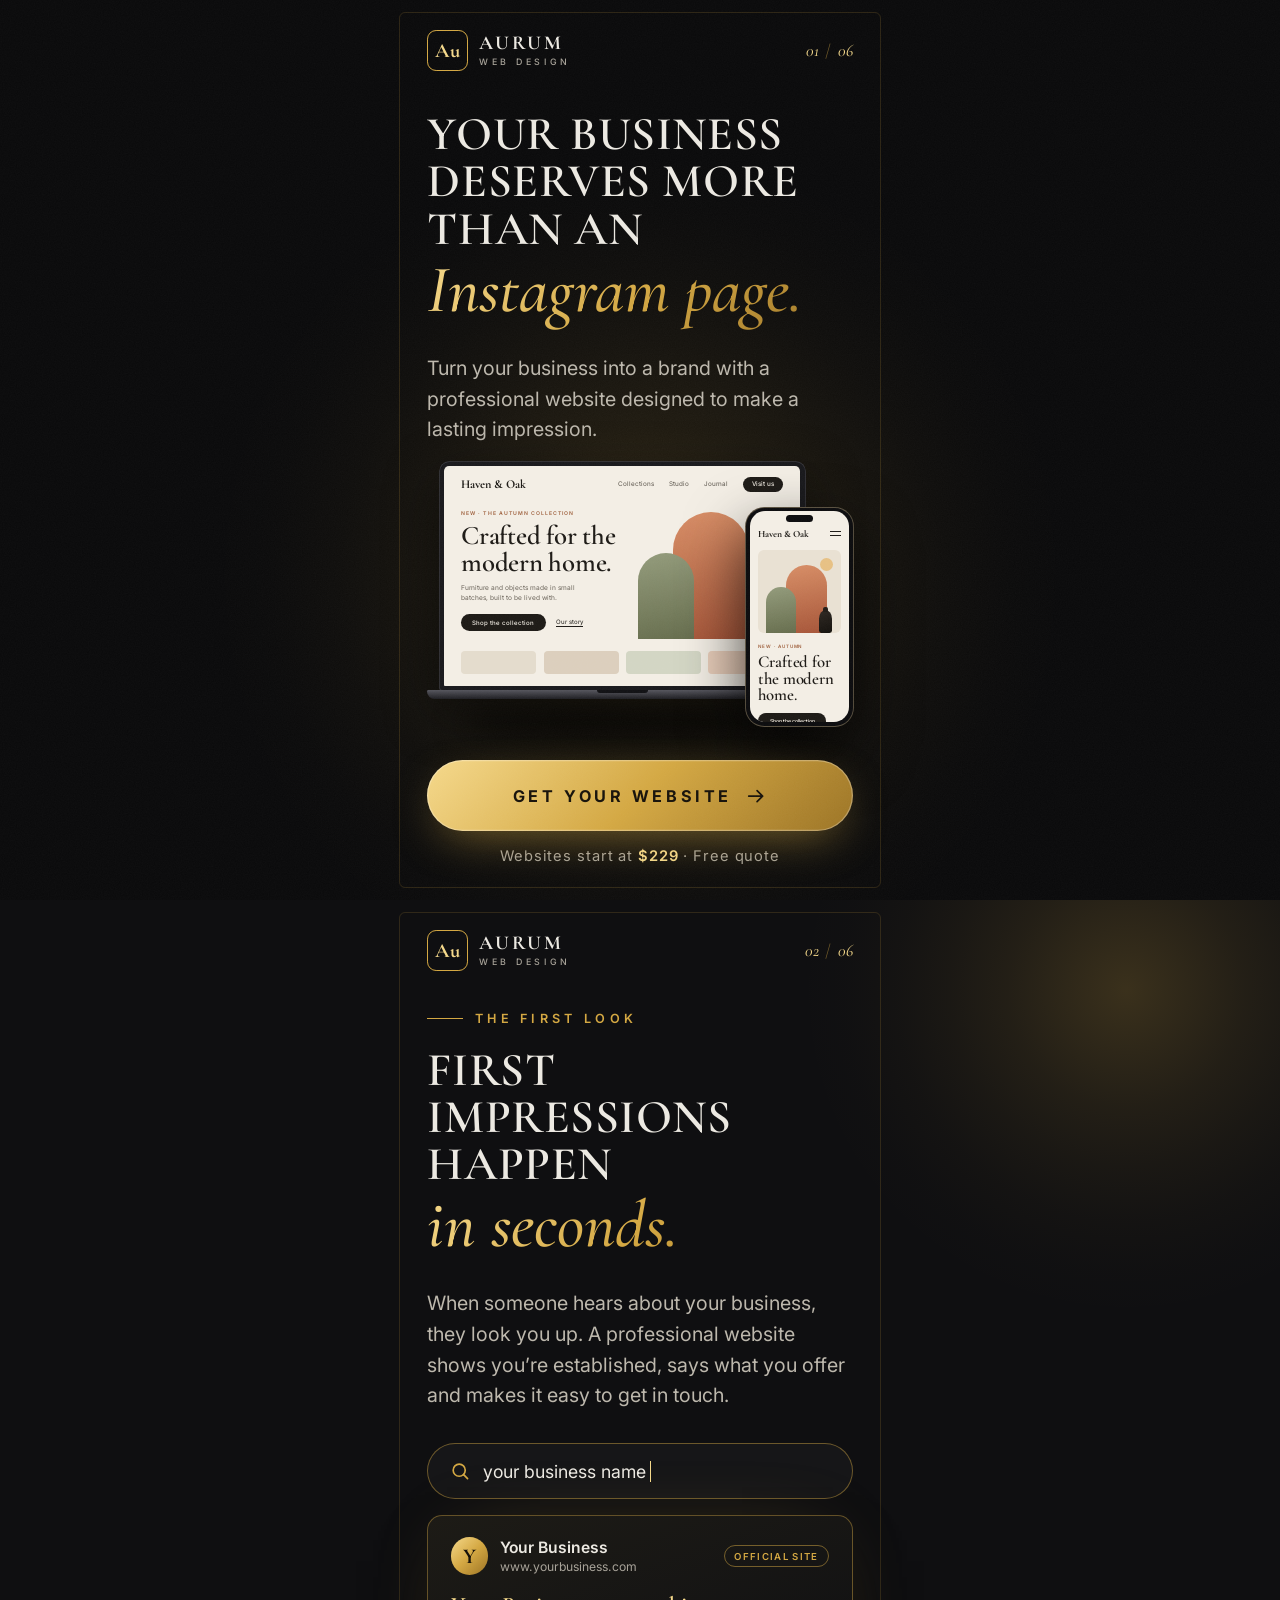
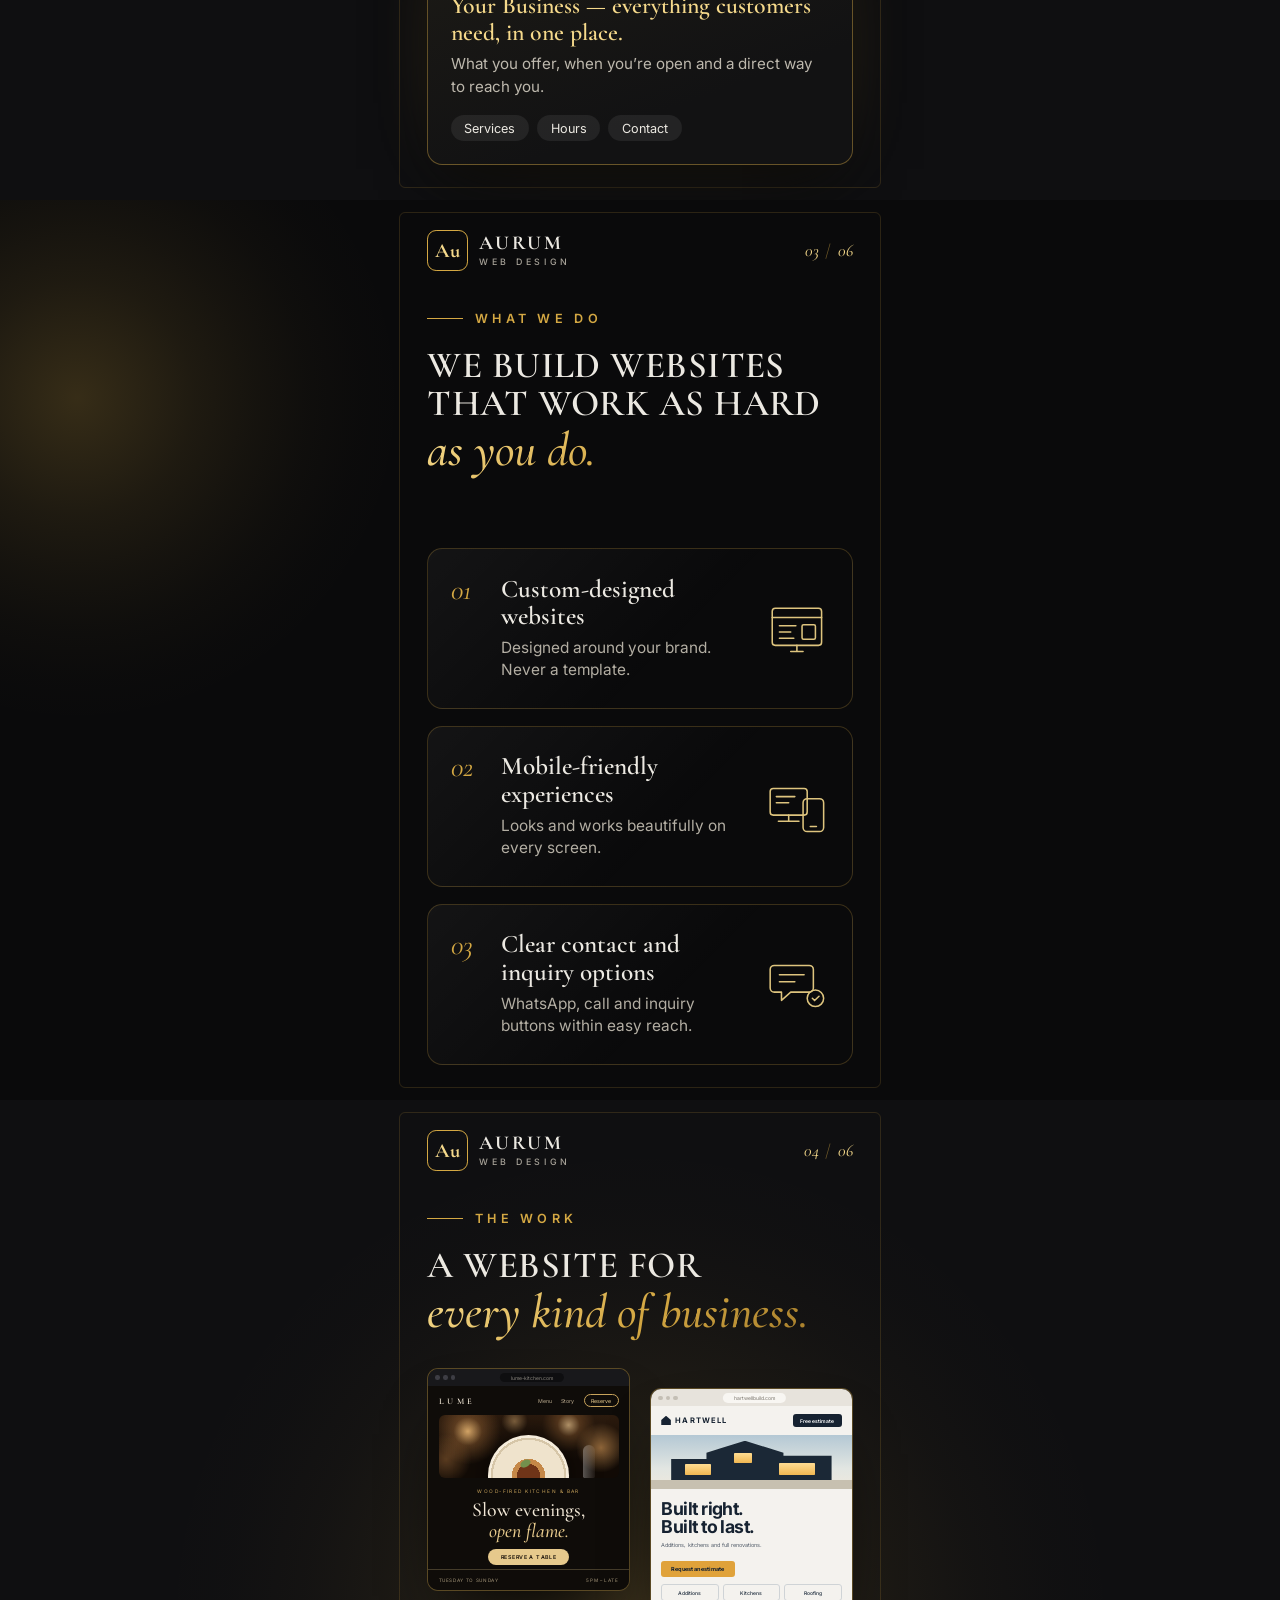
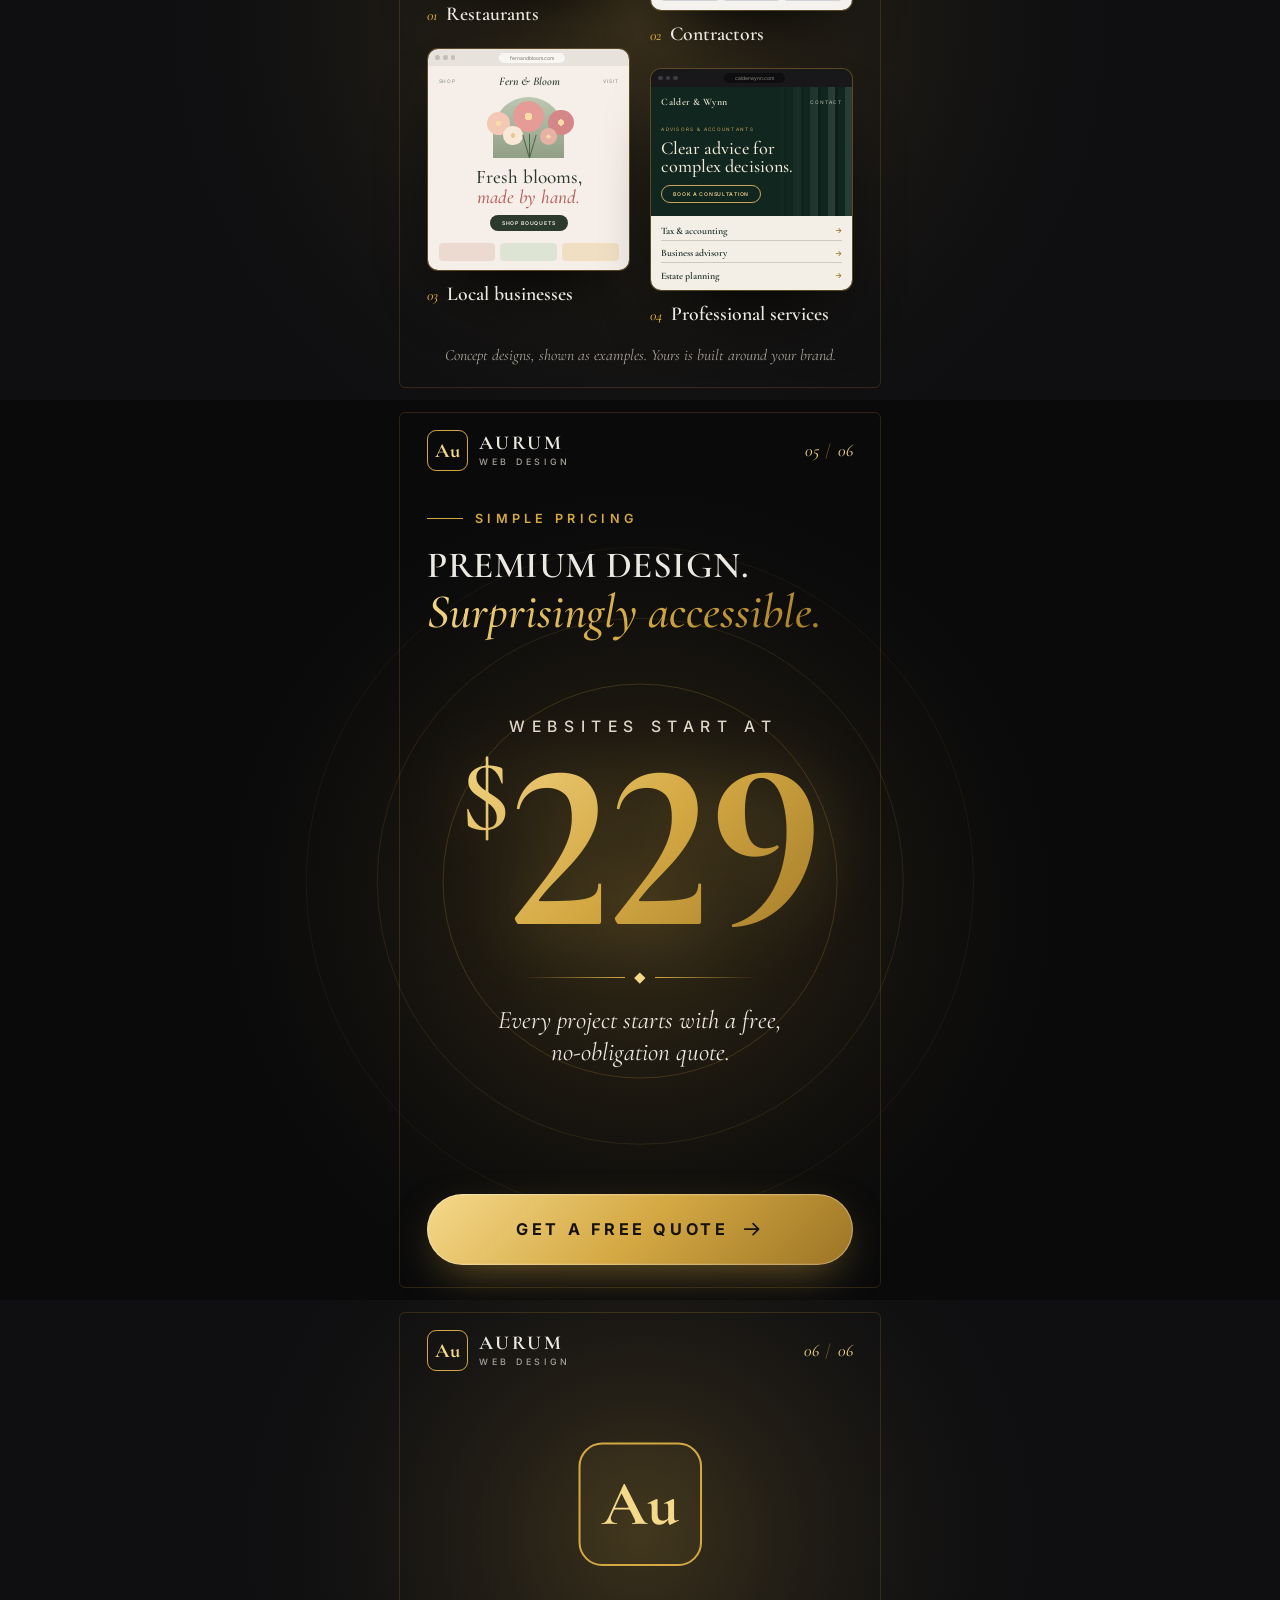
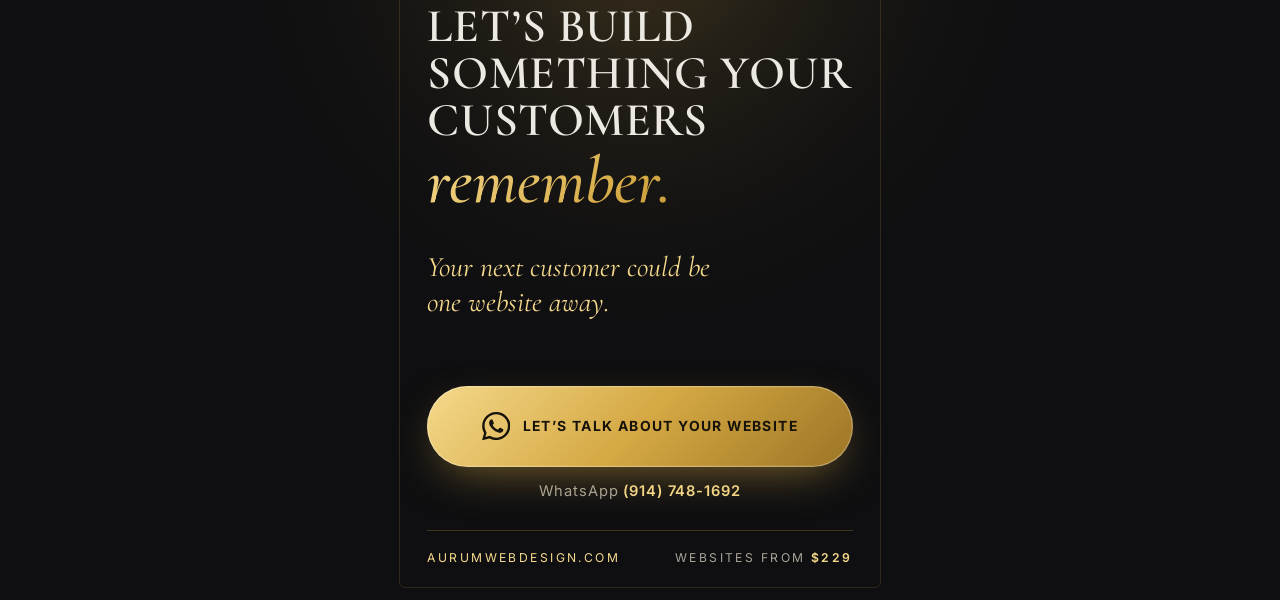
==== ad/index.html @ c64e8b33 "Add full-page promotional ad at /ad/ Six phone-proportioned panels: hero, problem, solution, showcas" ====
<!doctype html>
<html lang="en">
<head>
  <meta charset="utf-8">
  <meta name="viewport" content="width=device-width, initial-scale=1, viewport-fit=cover">
  <title>Your business deserves more than an Instagram page | Aurum Web Design</title>
  <meta name="description" content="Professional websites for businesses, designed to make a lasting impression. Websites start at $229. Every project starts with a free, no-obligation quote.">
  <meta property="og:title" content="Your business deserves more than an Instagram page.">
  <meta property="og:description" content="Professional websites by Aurum Web Design. Websites start at $229, with a free, no-obligation quote.">
  <meta property="og:type" content="website">
  <meta property="og:url" content="https://aurumwebdesign.com/ad/">
  <meta name="theme-color" content="#0a0a0b">
  <link rel="icon" href="../favicon.svg" type="image/svg+xml">
  <script>
    // Entrance animations run only when JavaScript works and the visitor hasn't asked for reduced motion.
    (function () {
      var d = document.documentElement, reduce = false;
      try { reduce = window.matchMedia("(prefers-reduced-motion: reduce)").matches; } catch (e) {}
      if (reduce || !("IntersectionObserver" in window)) return;
      d.classList.add("motion");
      setTimeout(function () { if (!window.__aurumAd) d.classList.remove("motion"); }, 4000);
    })();
  </script>
  <link rel="preconnect" href="https://fonts.googleapis.com">
  <link rel="preconnect" href="https://fonts.gstatic.com" crossorigin>
  <link href="https://fonts.googleapis.com/css2?family=Cormorant+Garamond:ital,wght@0,500;0,600;0,700;1,500;1,600&family=Inter:wght@400;500;600;700&display=swap" rel="stylesheet">
  <link rel="stylesheet" href="ad.css">
</head>
<body>
  <svg width="0" height="0" style="position:absolute" aria-hidden="true">
    <symbol id="wa" viewBox="0 0 24 24">
      <path d="M17.472 14.382c-.297-.149-1.758-.867-2.03-.967-.273-.099-.471-.148-.67.15-.197.297-.767.966-.94 1.164-.173.199-.347.223-.644.075-.297-.15-1.255-.463-2.39-1.475-.883-.788-1.48-1.761-1.653-2.059-.173-.297-.018-.458.13-.606.134-.133.298-.347.446-.52.149-.174.198-.298.298-.497.099-.198.05-.371-.025-.52-.075-.149-.669-1.612-.916-2.207-.242-.579-.487-.5-.669-.51-.173-.008-.371-.01-.57-.01-.198 0-.52.074-.792.372-.272.297-1.04 1.016-1.04 2.479 0 1.462 1.065 2.875 1.213 3.074.149.198 2.096 3.2 5.077 4.487.709.306 1.262.489 1.694.625.712.227 1.36.195 1.871.118.571-.085 1.758-.719 2.006-1.413.248-.694.248-1.289.173-1.413-.074-.124-.272-.198-.57-.347m-5.421 7.403h-.004a9.87 9.87 0 01-5.031-1.378l-.361-.214-3.741.982.998-3.648-.235-.374a9.86 9.86 0 01-1.51-5.26c.001-5.45 4.436-9.884 9.888-9.884 2.64 0 5.122 1.03 6.988 2.898a9.825 9.825 0 012.893 6.994c-.003 5.45-4.437 9.884-9.885 9.884m8.413-18.297A11.815 11.815 0 0012.05 0C5.495 0 .16 5.335.157 11.892c0 2.096.547 4.142 1.588 5.945L.057 24l6.305-1.654a11.882 11.882 0 005.683 1.448h.005c6.554 0 11.89-5.335 11.893-11.893a11.821 11.821 0 00-3.48-8.413z"/>
    </symbol>
    <symbol id="arrow" viewBox="0 0 24 24"><path d="M4 12h15M13 6l6 6-6 6" fill="none" stroke="currentColor" stroke-width="1.8" stroke-linecap="round" stroke-linejoin="round"/></symbol>
  </svg>

  <div class="grain" aria-hidden="true"></div>

  <main>
    <!-- 1. Hero -->
    <section class="panel p-hero" id="top">
      <div class="frame">
        <header class="bar">
          <a class="brand" href="../" aria-label="Aurum Web Design home"><span class="mark">Au</span><span class="brand-name">Aurum<small>Web Design</small></span></a>
          <span class="count" aria-hidden="true">01 <i>/</i> 06</span>
        </header>

        <h1 class="h h-hero" data-r>Your business<br>deserves more<br>than an <em>Instagram page.</em></h1>
        <p class="p" data-r>Turn your business into a brand with a professional website designed to make a lasting impression.</p>

        <div class="devices" data-r aria-hidden="true">
          <div class="devices-glow"></div>
          <div class="laptop">
            <div class="laptop-screen">
              <div class="site haven">
                <div class="hv-nav"><b>Haven &amp; Oak</b><span>Collections</span><span>Studio</span><span>Journal</span><i>Visit us</i></div>
                <div class="hv-hero">
                  <div class="hv-copy">
                    <small>New &middot; The autumn collection</small>
                    <strong>Crafted for the modern home.</strong>
                    <p>Furniture and objects made in small batches, built to be lived with.</p>
                    <div class="hv-btns"><i>Shop the collection</i><u>Our story</u></div>
                  </div>
                  <div class="hv-art"><span class="arch a1"></span><span class="arch a2"></span><span class="sun"></span><span class="vase"></span></div>
                </div>
                <div class="hv-strip"><span></span><span></span><span></span><span></span></div>
              </div>
            </div>
            <div class="laptop-base"></div>
          </div>
          <div class="phone">
            <div class="phone-screen">
              <div class="site haven haven-m">
                <div class="hv-nav"><b>Haven &amp; Oak</b><em></em></div>
                <div class="hv-art"><span class="arch a1"></span><span class="arch a2"></span><span class="sun"></span><span class="vase"></span></div>
                <div class="hv-copy">
                  <small>New &middot; Autumn</small>
                  <strong>Crafted for the modern home.</strong>
                  <div class="hv-btns"><i>Shop the collection</i></div>
                </div>
              </div>
            </div>
          </div>
        </div>

        <div class="act" data-r>
          <a class="cta" href="https://wa.me/19147481692?text=Hi%20Aurum%20Web%20Design%2C%20I%27d%20like%20to%20get%20a%20website%20for%20my%20business." target="_blank" rel="noopener">Get your website<svg><use href="#arrow"/></svg></a>
          <p class="micro">Websites start at <b>$229</b> &middot; Free quote</p>
        </div>
      </div>
    </section>

    <!-- 2. The problem -->
    <section class="panel p-problem">
      <div class="frame">
        <header class="bar">
          <span class="brand"><span class="mark">Au</span><span class="brand-name">Aurum<small>Web Design</small></span></span>
          <span class="count" aria-hidden="true">02 <i>/</i> 06</span>
        </header>

        <p class="eb" data-r>The first look</p>
        <h2 class="h" data-r>First<br>impressions<br>happen <em>in seconds.</em></h2>
        <p class="p" data-r>When someone hears about your business, they look you up. A professional website shows you&rsquo;re established, says what you offer and makes it easy to get in touch.</p>

        <div class="lookup" data-r aria-hidden="true">
          <div class="lookup-bar">
            <svg viewBox="0 0 24 24"><circle cx="11" cy="11" r="6.5"/><path d="M20 20l-4.2-4.2"/></svg>
            <span class="typed">your business name</span>
          </div>
          <div class="result">
            <div class="result-top">
              <span class="result-icon">Y</span>
              <span class="result-site"><b>Your Business</b><small>www.yourbusiness.com</small></span>
              <span class="result-badge">Official site</span>
            </div>
            <p class="result-title">Your Business &mdash; everything customers need, in one place.</p>
            <p class="result-desc">What you offer, when you&rsquo;re open and a direct way to reach you.</p>
            <div class="result-chips"><span>Services</span><span>Hours</span><span>Contact</span></div>
          </div>
        </div>
      </div>
    </section>

    <!-- 3. The solution -->
    <section class="panel p-solution">
      <div class="frame">
        <header class="bar">
          <span class="brand"><span class="mark">Au</span><span class="brand-name">Aurum<small>Web Design</small></span></span>
          <span class="count" aria-hidden="true">03 <i>/</i> 06</span>
        </header>

        <p class="eb" data-r>What we do</p>
        <h2 class="h h-sm" data-r>We build websites<br>that work as hard <em>as you do.</em></h2>

        <ol class="feats">
          <li class="feat" data-r>
            <span class="feat-n">01</span>
            <div class="feat-t"><h3>Custom-designed websites</h3><p>Designed around your brand. Never a template.</p></div>
            <svg class="feat-art" viewBox="0 0 64 64" aria-hidden="true"><rect x="8" y="12" width="48" height="36" rx="3"/><path d="M8 21h48M15 29h16M15 35h11M15 41h14"/><rect x="37" y="28" width="13" height="14" rx="1.5"/><path d="M26 54h12M32 48v6"/></svg>
          </li>
          <li class="feat" data-r>
            <span class="feat-n">02</span>
            <div class="feat-t"><h3>Mobile-friendly experiences</h3><p>Looks and works beautifully on every screen.</p></div>
            <svg class="feat-art" viewBox="0 0 64 64" aria-hidden="true"><rect x="6" y="14" width="36" height="26" rx="3"/><path d="M14 46h20M24 40v6"/><rect x="38" y="24" width="20" height="32" rx="4"/><path d="M45 51h6"/><path d="M12 22h18M12 28h12"/></svg>
          </li>
          <li class="feat" data-r>
            <span class="feat-n">03</span>
            <div class="feat-t"><h3>Clear contact and inquiry options</h3><p>WhatsApp, call and inquiry buttons within easy reach.</p></div>
            <svg class="feat-art" viewBox="0 0 64 64" aria-hidden="true"><path d="M10 14h34a4 4 0 014 4v18a4 4 0 01-4 4H26l-9 8v-8h-7a4 4 0 01-4-4V18a4 4 0 014-4z"/><path d="M15 23h24M15 30h15"/><circle cx="50" cy="46" r="8"/><path d="M47 46l2.2 2.2L53.5 44"/></svg>
          </li>
        </ol>
      </div>
    </section>

    <!-- 4. Showcase -->
    <section class="panel p-show">
      <div class="frame">
        <header class="bar">
          <span class="brand"><span class="mark">Au</span><span class="brand-name">Aurum<small>Web Design</small></span></span>
          <span class="count" aria-hidden="true">04 <i>/</i> 06</span>
        </header>

        <p class="eb" data-r>The work</p>
        <h2 class="h h-sm" data-r>A website for <em>every kind of business.</em></h2>

        <div class="shots" aria-hidden="true">
          <figure class="shot" data-r>
            <div class="shot-frame">
              <div class="shot-bar"><i></i><i></i><i></i><span>lume-kitchen.com</span></div>
              <div class="site lume">
                <div class="lm-nav"><b>LUME</b><span>Menu</span><span>Story</span><i>Reserve</i></div>
                <div class="lm-photo"><span class="lm-plate"></span><span class="lm-glass"></span></div>
                <div class="lm-copy"><small>Wood-fired kitchen &amp; bar</small><strong>Slow evenings, <em>open flame.</em></strong><i>Reserve a table</i></div>
                <div class="lm-foot"><span>Tuesday to Sunday</span><span>5pm &ndash; late</span></div>
              </div>
            </div>
            <figcaption><i>01</i>Restaurants</figcaption>
          </figure>

          <figure class="shot" data-r>
            <div class="shot-frame">
              <div class="shot-bar light"><i></i><i></i><i></i><span>hartwellbuild.com</span></div>
              <div class="site hartwell">
                <div class="hw-nav"><b><u></u>HARTWELL</b><i>Free estimate</i></div>
                <div class="hw-photo"><span class="hw-house"></span><span class="hw-win w1"></span><span class="hw-win w2"></span><span class="hw-win w3"></span><span class="hw-ground"></span></div>
                <div class="hw-copy"><strong>Built right.<br>Built to last.</strong><p>Additions, kitchens and full renovations.</p><i>Request an estimate</i></div>
                <div class="hw-chips"><span>Additions</span><span>Kitchens</span><span>Roofing</span></div>
              </div>
            </div>
            <figcaption><i>02</i>Contractors</figcaption>
          </figure>

          <figure class="shot" data-r>
            <div class="shot-frame">
              <div class="shot-bar light"><i></i><i></i><i></i><span>fernandbloom.com</span></div>
              <div class="site fern">
                <div class="fb-nav"><span>Shop</span><b>Fern &amp; Bloom</b><span>Visit</span></div>
                <div class="fb-art"><span class="fb-arch"></span><span class="fl f1"></span><span class="fl f2"></span><span class="fl f3"></span><span class="fl f4"></span><span class="fl f5"></span><span class="fb-stem s1"></span><span class="fb-stem s2"></span><span class="fb-stem s3"></span></div>
                <div class="fb-copy"><strong>Fresh blooms, <em>made by hand.</em></strong><i>Shop bouquets</i></div>
                <div class="fb-tiles"><span></span><span></span><span></span></div>
              </div>
            </div>
            <figcaption><i>03</i>Local businesses</figcaption>
          </figure>

          <figure class="shot" data-r>
            <div class="shot-frame">
              <div class="shot-bar"><i></i><i></i><i></i><span>calderwynn.com</span></div>
              <div class="site calder">
                <div class="cw-top">
                  <div class="cw-nav"><b>Calder &amp; Wynn</b><span>Contact</span></div>
                  <div class="cw-cols"></div>
                  <div class="cw-copy"><small>Advisors &amp; accountants</small><strong>Clear advice for complex decisions.</strong><i>Book a consultation</i></div>
                </div>
                <ul class="cw-list"><li>Tax &amp; accounting<u>&rarr;</u></li><li>Business advisory<u>&rarr;</u></li><li>Estate planning<u>&rarr;</u></li></ul>
              </div>
            </div>
            <figcaption><i>04</i>Professional services</figcaption>
          </figure>
        </div>

        <p class="note" data-r>Concept designs, shown as examples. Yours is built around your brand.</p>
      </div>
    </section>

    <!-- 5. Pricing -->
    <section class="panel p-price">
      <div class="frame">
        <header class="bar">
          <span class="brand"><span class="mark">Au</span><span class="brand-name">Aurum<small>Web Design</small></span></span>
          <span class="count" aria-hidden="true">05 <i>/</i> 06</span>
        </header>

        <p class="eb" data-r>Simple pricing</p>
        <h2 class="h h-sm" data-r>Premium design. <em>Surprisingly accessible.</em></h2>

        <div class="price" data-r>
          <div class="rings" aria-hidden="true"><i></i><i></i><i></i></div>
          <p class="price-label">Websites start at</p>
          <p class="price-num"><span>$</span>229</p>
          <div class="price-rule" aria-hidden="true"><i></i></div>
          <p class="price-note">Every project starts with a free, <span class="nb">no-obligation</span> quote.</p>
        </div>

        <div class="act" data-r>
          <a class="cta" href="https://wa.me/19147481692?text=Hi%20Aurum%20Web%20Design%2C%20I%27d%20like%20a%20free%20quote%20for%20a%20website." target="_blank" rel="noopener">Get a free quote<svg><use href="#arrow"/></svg></a>
        </div>
      </div>
    </section>

    <!-- 6. Final call to action -->
    <section class="panel p-final" id="contact">
      <div class="frame">
        <header class="bar">
          <span class="brand"><span class="mark">Au</span><span class="brand-name">Aurum<small>Web Design</small></span></span>
          <span class="count" aria-hidden="true">06 <i>/</i> 06</span>
        </header>

        <div class="seal" data-r aria-hidden="true">
          <svg viewBox="0 0 100 100"><rect x="2" y="2" width="96" height="96" rx="18" pathLength="1"/></svg>
          <span>Au</span>
        </div>

        <h2 class="h" data-r>Let&rsquo;s build<br>something your<br>customers <em>remember.</em></h2>
        <p class="lede" data-r>Your next customer could be<br>one website away.</p>

        <div class="act" data-r>
          <a class="cta cta-wa" href="https://wa.me/19147481692?text=Hi%20Aurum%20Web%20Design%2C%20let%27s%20talk%20about%20a%20website%20for%20my%20business." target="_blank" rel="noopener"><svg class="wa"><use href="#wa"/></svg>Let&rsquo;s talk about your website</a>
          <p class="micro">WhatsApp <b>(914) 748-1692</b></p>
        </div>

        <footer class="foot" data-r>
          <a href="../">aurumwebdesign.com</a>
          <span>Websites from <b>$229</b></span>
        </footer>
      </div>
    </section>
  </main>

  <script src="ad.js"></script>
</body>
</html>
---- ad/ad.css ----
/* Aurum Web Design: promotional page.
   Every size is a multiple of --u, which is 1% of a 9:16 panel's width.
   That keeps each panel in phone-story proportions (1080 x 1920) on any screen. */
:root {
  --u: min(1vw, 0.5625vh);
  --bg: #0a0a0b;
  --bg-2: #0f0f11;
  --text: #ece9e2;
  --muted: #a8a399;
  --gold: #d4a843;
  --gold-light: #f5d98b;
  --gold-dark: #9c7425;
  --gold-gradient: linear-gradient(135deg, #f5d98b 0%, #d4a843 50%, #9c7425 100%);
  --serif: "Cormorant Garamond", Georgia, "Times New Roman", serif;
  --sans: "Inter", system-ui, -apple-system, "Segoe UI", Roboto, sans-serif;
  --ease: cubic-bezier(0.16, 1, 0.3, 1);
}
@supports (height: 1svh) {
  :root { --u: min(1vw, 0.5625svh); }
}

*, *::before, *::after { box-sizing: border-box; }
html { background: #060607; scroll-snap-type: y proximity; }
body {
  margin: 0;
  background: var(--bg);
  color: var(--text);
  font-family: var(--sans);
  -webkit-font-smoothing: antialiased;
  -webkit-text-size-adjust: 100%;
  text-size-adjust: 100%;
  overflow-x: hidden;
}
svg { display: block; }
p { margin: 0; }
a { color: inherit; }

.grain {
  position: fixed;
  inset: 0;
  z-index: 50;
  pointer-events: none;
  opacity: 0.05;
  background-image: url("data:image/svg+xml,%3Csvg xmlns='http://www.w3.org/2000/svg' width='220' height='220'%3E%3Cfilter id='n'%3E%3CfeTurbulence type='fractalNoise' baseFrequency='.85' numOctaves='2' stitchTiles='stitch'/%3E%3CfeColorMatrix values='0 0 0 0 1 0 0 0 0 1 0 0 0 0 1 0 0 0 .6 0'/%3E%3C/filter%3E%3Crect width='100%25' height='100%25' filter='url(%23n)'/%3E%3C/svg%3E");
}

/* ---------- Panel scaffolding ---------- */
.panel {
  --gx: 50%;
  --gy: 50%;
  --gs: calc(var(--u) * 150);
  position: relative;
  isolation: isolate;
  min-height: 100vh;
  min-height: 100svh;
  display: grid;
  justify-items: center;
  overflow: hidden;
  scroll-snap-align: start;
  background: var(--bg);
}
.panel:nth-child(even) { background: var(--bg-2); }
.panel::before {
  content: "";
  position: absolute;
  z-index: -1;
  left: var(--gx);
  top: var(--gy);
  width: var(--gs);
  height: var(--gs);
  translate: -50% -50%;
  pointer-events: none;
  background: radial-gradient(closest-side,
    rgba(212, 168, 67, 0.22) 0%,
    rgba(212, 168, 67, 0.16) 18%,
    rgba(212, 168, 67, 0.1) 36%,
    rgba(212, 168, 67, 0.058) 54%,
    rgba(212, 168, 67, 0.026) 70%,
    rgba(212, 168, 67, 0.008) 86%,
    rgba(212, 168, 67, 0) 100%);
}
.frame {
  position: relative;
  width: calc(var(--u) * 100);
  padding: calc(var(--u) * 6) calc(var(--u) * 8) calc(var(--u) * 7);
  display: flex;
  flex-direction: column;
}
.frame::before {
  content: "";
  position: absolute;
  inset: calc(var(--u) * 2.4);
  border: calc(var(--u) * 0.15) solid rgba(212, 168, 67, 0.17);
  border-radius: calc(var(--u) * 1.2);
  pointer-events: none;
}

.bar { display: flex; align-items: center; justify-content: space-between; margin-bottom: calc(var(--u) * 8); }
.brand { display: flex; align-items: center; gap: calc(var(--u) * 2.2); text-decoration: none; }
.mark {
  width: calc(var(--u) * 8);
  height: calc(var(--u) * 8);
  display: grid;
  place-items: center;
  border: calc(var(--u) * 0.3) solid var(--gold);
  border-radius: calc(var(--u) * 1.8);
  font-family: var(--serif);
  font-size: calc(var(--u) * 4);
  font-weight: 700;
  color: var(--gold-light);
}
.brand-name {
  font-family: var(--serif);
  font-size: calc(var(--u) * 3.9);
  font-weight: 700;
  letter-spacing: 0.14em;
  line-height: 1;
  text-transform: uppercase;
}
.brand-name small {
  display: block;
  margin-top: calc(var(--u) * 0.9);
  font-family: var(--sans);
  font-size: calc(var(--u) * 1.75);
  font-weight: 500;
  letter-spacing: 0.42em;
  color: var(--muted);
}
.count { font-family: var(--serif); font-size: calc(var(--u) * 3.4); font-style: italic; color: var(--gold-light); }
.count i { margin: 0 calc(var(--u) * 0.5); font-style: normal; color: rgba(212, 168, 67, 0.5); }

.eb {
  display: flex;
  align-items: center;
  gap: calc(var(--u) * 2.4);
  margin-bottom: calc(var(--u) * 4);
  font-size: calc(var(--u) * 2.5);
  font-weight: 600;
  letter-spacing: 0.34em;
  text-transform: uppercase;
  color: var(--gold);
}
.eb::before { content: ""; width: calc(var(--u) * 7); height: calc(var(--u) * 0.2); background: var(--gold); }

.h {
  margin: 0;
  font-family: var(--serif);
  font-size: calc(var(--u) * 9.3);
  font-weight: 600;
  letter-spacing: 0.012em;
  line-height: 1;
  text-transform: uppercase;
}
.h em {
  display: block;
  padding: 0.06em 0.06em 0.14em 0;
  font-size: 1.42em;
  font-style: italic;
  font-weight: 500;
  letter-spacing: 0;
  line-height: 1;
  text-transform: none;
  background: var(--gold-gradient);
  -webkit-background-clip: text;
  background-clip: text;
  color: transparent;
}
.h-sm { font-size: calc(var(--u) * 7.3); line-height: 1.04; }
.h-sm em { font-size: 1.3em; }

.p { margin-top: calc(var(--u) * 4); font-size: calc(var(--u) * 3.9); line-height: 1.55; color: #bdb8ad; }

.act { margin-top: auto; }
.cta {
  position: relative;
  overflow: hidden;
  display: flex;
  align-items: center;
  justify-content: center;
  gap: calc(var(--u) * 2.6);
  height: calc(var(--u) * 14);
  border-radius: calc(var(--u) * 99);
  background: var(--gold-gradient);
  color: #17120a;
  font-size: calc(var(--u) * 3.2);
  font-weight: 700;
  letter-spacing: 0.22em;
  text-decoration: none;
  text-transform: uppercase;
  box-shadow: 0 calc(var(--u) * 3) calc(var(--u) * 9) calc(var(--u) * -3) rgba(212, 168, 67, 0.6), inset 0 0 0 calc(var(--u) * 0.25) rgba(255, 255, 255, 0.28);
  transition: transform 0.3s var(--ease), box-shadow 0.3s;
}
.cta svg { width: calc(var(--u) * 4.4); height: calc(var(--u) * 4.4); flex: none; }
.cta::after {
  content: "";
  position: absolute;
  inset: 0;
  background: linear-gradient(105deg, transparent 38%, rgba(255, 255, 255, 0.6) 50%, transparent 62%);
  translate: -120% 0;
  pointer-events: none;
}
.motion .cta::after { animation: ctaShine 4.5s var(--ease) 1.5s infinite; }
@keyframes ctaShine { 0% { translate: -120% 0; } 35%, 100% { translate: 120% 0; } }
.cta:hover { transform: translateY(calc(var(--u) * -0.5)); box-shadow: 0 calc(var(--u) * 5) calc(var(--u) * 12) calc(var(--u) * -3) rgba(212, 168, 67, 0.75), inset 0 0 0 calc(var(--u) * 0.25) rgba(255, 255, 255, 0.28); }
.cta:focus-visible { outline: calc(var(--u) * 0.5) solid var(--gold-light); outline-offset: calc(var(--u) * 0.8); }
.micro { margin-top: calc(var(--u) * 3); text-align: center; font-size: calc(var(--u) * 2.9); letter-spacing: 0.06em; color: var(--muted); }
.micro b { color: var(--gold-light); font-weight: 600; font-variant-numeric: lining-nums; }

/* Entrance */
.motion [data-r] {
  opacity: 0;
  translate: 0 calc(var(--u) * 5);
  transition: opacity 0.9s ease, translate 1.1s var(--ease);
  transition-delay: calc(var(--i, 0) * 110ms + 80ms);
}
.motion .panel.in [data-r] { opacity: 1; translate: 0 0; }

/* ---------- 1. Hero ---------- */
.p-hero { --gy: 64%; --gs: calc(var(--u) * 170); }
.devices { position: relative; height: calc(var(--u) * 52); margin: auto 0; }
.devices-glow {
  position: absolute;
  left: 8%;
  right: 8%;
  bottom: calc(var(--u) * -3);
  height: calc(var(--u) * 7);
  border-radius: 50%;
  background: rgba(0, 0, 0, 0.75);
  filter: blur(calc(var(--u) * 3));
}
.laptop { position: absolute; left: calc(var(--u) * 2.5); top: 0; }
.laptop-screen {
  width: calc(var(--u) * 72);
  height: calc(var(--u) * 45);
  padding: calc(var(--u) * 0.8);
  border-radius: calc(var(--u) * 1.8) calc(var(--u) * 1.8) calc(var(--u) * 0.4) calc(var(--u) * 0.4);
  background: #19191c;
  box-shadow: 0 0 0 calc(var(--u) * 0.15) #3a3a41, 0 calc(var(--u) * 4) calc(var(--u) * 10) rgba(0, 0, 0, 0.55);
}
.laptop-screen .site { border-radius: calc(var(--u) * 1) calc(var(--u) * 1) calc(var(--u) * 0.2) calc(var(--u) * 0.2); overflow: hidden; }
.laptop-base {
  position: relative;
  left: calc(var(--u) * -2.5);
  width: calc(var(--u) * 77);
  height: calc(var(--u) * 1.7);
  border-radius: calc(var(--u) * 0.3) calc(var(--u) * 0.3) calc(var(--u) * 1.6) calc(var(--u) * 1.6);
  background: linear-gradient(#55555d, #1e1e22);
}
.laptop-base::before {
  content: "";
  position: absolute;
  left: 50%;
  top: 0;
  width: calc(var(--u) * 10);
  height: calc(var(--u) * 0.6);
  margin-left: calc(var(--u) * -5);
  border-radius: 0 0 calc(var(--u) * 0.6) calc(var(--u) * 0.6);
  background: #111114;
}
.phone {
  position: absolute;
  right: 0;
  bottom: 0;
  width: calc(var(--u) * 21);
  height: calc(var(--u) * 43);
  padding: calc(var(--u) * 0.7);
  border-radius: calc(var(--u) * 3.6);
  background: #0c0c0e;
  box-shadow: 0 0 0 calc(var(--u) * 0.18) #5a5140, 0 calc(var(--u) * 5) calc(var(--u) * 12) rgba(0, 0, 0, 0.75);
}
.motion .phone { animation: bob 6s ease-in-out infinite; }
@keyframes bob { 0%, 100% { translate: 0 0; } 50% { translate: 0 calc(var(--u) * -1.2); } }
.phone-screen { position: relative; height: 100%; border-radius: calc(var(--u) * 3); overflow: hidden; }
.phone-screen::before {
  content: "";
  position: absolute;
  z-index: 2;
  left: 50%;
  top: calc(var(--u) * 0.8);
  width: calc(var(--u) * 5.4);
  height: calc(var(--u) * 1.2);
  margin-left: calc(var(--u) * -2.7);
  border-radius: calc(var(--u) * 9);
  background: #0c0c0e;
}

.site { height: 100%; display: flex; flex-direction: column; }
.site > * { flex: none; }
.site i, .site u { font-style: normal; text-decoration: none; }

/* Hero mockup: a furniture studio site */
.haven { background: #f3eee5; color: #1d1a16; }
.hv-nav { display: flex; align-items: center; gap: calc(var(--u) * 3); padding: calc(var(--u) * 2) calc(var(--u) * 3.4); font-size: calc(var(--u) * 1.25); color: #5b554c; }
.hv-nav b { margin-right: auto; font-family: var(--serif); font-size: calc(var(--u) * 2.4); font-weight: 700; color: #1d1a16; }
.hv-nav i { padding: calc(var(--u) * 0.7) calc(var(--u) * 1.8); border-radius: calc(var(--u) * 9); background: #1d1a16; color: #f3eee5; font-weight: 500; }
.hv-hero { flex: 1 1 0 !important; display: grid; grid-template-columns: 1.15fr 1fr; align-items: center; gap: calc(var(--u) * 2); padding: 0 calc(var(--u) * 3.4); }
.hv-copy small { display: block; margin-bottom: calc(var(--u) * 1.4); font-size: calc(var(--u) * 1.02); font-weight: 600; letter-spacing: 0.2em; text-transform: uppercase; color: #a0623f; }
.hv-copy strong { display: block; font-family: var(--serif); font-size: calc(var(--u) * 5.3); font-weight: 600; letter-spacing: -0.01em; line-height: 0.98; }
.hv-copy p { max-width: calc(var(--u) * 26); margin: calc(var(--u) * 1.6) 0 calc(var(--u) * 2); font-size: calc(var(--u) * 1.3); line-height: 1.5; color: #6a6359; }
.hv-btns { display: flex; align-items: center; gap: calc(var(--u) * 2); font-size: calc(var(--u) * 1.2); }
.hv-btns i { padding: calc(var(--u) * 1) calc(var(--u) * 2.2); border-radius: calc(var(--u) * 9); background: #1d1a16; color: #f3eee5; font-weight: 500; }
.hv-btns u { border-bottom: calc(var(--u) * 0.12) solid currentColor; padding-bottom: calc(var(--u) * 0.2); }
.hv-art { position: relative; height: calc(var(--u) * 27); }
.arch { position: absolute; bottom: 0; border-radius: calc(var(--u) * 99) calc(var(--u) * 99) 0 0; }
.a1 { left: 24%; width: calc(var(--u) * 15); height: calc(var(--u) * 25); background: linear-gradient(170deg, #d88e66, #a65538); }
.a2 { left: 0; width: calc(var(--u) * 11); height: calc(var(--u) * 17); background: linear-gradient(170deg, #939b7b, #666d4d); }
.sun { position: absolute; right: 2%; top: 4%; width: calc(var(--u) * 5); height: calc(var(--u) * 5); border-radius: 50%; background: #e7c184; }
.vase { position: absolute; right: 7%; bottom: 0; width: calc(var(--u) * 5.2); height: calc(var(--u) * 8.6); border-radius: calc(var(--u) * 2.6) calc(var(--u) * 2.6) calc(var(--u) * 1) calc(var(--u) * 1) / calc(var(--u) * 3.4) calc(var(--u) * 3.4) calc(var(--u) * 1) calc(var(--u) * 1); background: linear-gradient(160deg, #2e2822, #14110d); }
.vase::before { content: ""; position: absolute; left: 50%; top: calc(var(--u) * -1.4); width: calc(var(--u) * 2); height: calc(var(--u) * 1.8); margin-left: calc(var(--u) * -1); border-radius: calc(var(--u) * 0.4) calc(var(--u) * 0.4) 0 0; background: #221d18; }
.hv-strip { display: grid; grid-template-columns: repeat(4, 1fr); gap: calc(var(--u) * 1.4); padding: calc(var(--u) * 2.2) calc(var(--u) * 3.4) calc(var(--u) * 2.4); }
.hv-strip span { height: calc(var(--u) * 4.6); border-radius: calc(var(--u) * 0.8); background: #e4dccd; }
.hv-strip span:nth-child(2) { background: #dccfbd; }
.hv-strip span:nth-child(3) { background: #d3d6c4; }
.hv-strip span:nth-child(4) { background: #e8cdb9; }

.haven-m .hv-nav { padding: calc(var(--u) * 3.2) calc(var(--u) * 1.7) calc(var(--u) * 1.4); }
.haven-m .hv-nav b { font-size: calc(var(--u) * 1.9); }
.haven-m .hv-nav em { width: calc(var(--u) * 2); height: calc(var(--u) * 0.9); border-top: calc(var(--u) * 0.2) solid #1d1a16; border-bottom: calc(var(--u) * 0.2) solid #1d1a16; }
.haven-m .hv-art { height: calc(var(--u) * 16.5); margin: calc(var(--u) * 0.6) calc(var(--u) * 1.7) 0; border-radius: calc(var(--u) * 1.2); background: #e9e1d3; overflow: hidden; }
.haven-m .a1 { left: 34%; width: calc(var(--u) * 8); height: calc(var(--u) * 13.5); }
.haven-m .a2 { left: 9%; width: calc(var(--u) * 6); height: calc(var(--u) * 9.2); }
.haven-m .sun { right: 9%; top: 10%; width: calc(var(--u) * 2.6); height: calc(var(--u) * 2.6); }
.haven-m .vase { right: 10%; width: calc(var(--u) * 2.7); height: calc(var(--u) * 4.5); border-radius: calc(var(--u) * 1.35) calc(var(--u) * 1.35) calc(var(--u) * 0.5) calc(var(--u) * 0.5) / calc(var(--u) * 1.8) calc(var(--u) * 1.8) calc(var(--u) * 0.5) calc(var(--u) * 0.5); }
.haven-m .vase::before { top: calc(var(--u) * -0.7); width: calc(var(--u) * 1); height: calc(var(--u) * 0.9); margin-left: calc(var(--u) * -0.5); }
.haven-m .hv-copy { padding: calc(var(--u) * 2.2) calc(var(--u) * 1.7) 0; }
.haven-m .hv-copy small { margin-bottom: calc(var(--u) * 1); font-size: calc(var(--u) * 0.9); }
.haven-m .hv-copy strong { font-size: calc(var(--u) * 3.3); }
.haven-m .hv-btns { margin-top: calc(var(--u) * 1.8); font-size: calc(var(--u) * 1.05); }

/* ---------- 2. The problem ---------- */
.p-problem { --gx: 88%; --gy: 10%; --gs: calc(var(--u) * 130); }
.lookup { margin-top: auto; padding-top: calc(var(--u) * 5); }
.lookup-bar {
  display: flex;
  align-items: center;
  gap: calc(var(--u) * 2.4);
  height: calc(var(--u) * 11);
  padding: 0 calc(var(--u) * 4);
  border: calc(var(--u) * 0.25) solid rgba(212, 168, 67, 0.45);
  border-radius: calc(var(--u) * 99);
  background: rgba(255, 255, 255, 0.03);
  font-size: calc(var(--u) * 3.5);
}
.lookup-bar svg { width: calc(var(--u) * 4.4); height: calc(var(--u) * 4.4); flex: none; fill: none; stroke: var(--gold); stroke-width: 1.8; stroke-linecap: round; }
.typed { display: inline-block; overflow: hidden; white-space: nowrap; padding-right: calc(var(--u) * 0.8); border-right: calc(var(--u) * 0.3) solid var(--gold-light); }
.motion .typed { max-width: 0; }
.motion .in .typed { animation: type 1.5s steps(18) 0.9s forwards, caret 0.9s step-end infinite; }
@keyframes type { to { max-width: calc(var(--u) * 40); } }
@keyframes caret { 50% { border-color: transparent; } }
.result {
  margin-top: calc(var(--u) * 3.2);
  padding: calc(var(--u) * 4.2) calc(var(--u) * 4.4) calc(var(--u) * 4.4);
  border: calc(var(--u) * 0.25) solid rgba(212, 168, 67, 0.42);
  border-radius: calc(var(--u) * 3);
  background: linear-gradient(160deg, #1d1b16, #121213 70%);
  box-shadow: 0 calc(var(--u) * 5) calc(var(--u) * 12) calc(var(--u) * -4) rgba(0, 0, 0, 0.85), 0 0 calc(var(--u) * 16) calc(var(--u) * -7) rgba(212, 168, 67, 0.4);
}
.result-top { display: flex; align-items: center; gap: calc(var(--u) * 2.4); }
.result-icon {
  width: calc(var(--u) * 7.4);
  height: calc(var(--u) * 7.4);
  flex: none;
  display: grid;
  place-items: center;
  border-radius: 50%;
  background: var(--gold-gradient);
  color: #17120a;
  font-family: var(--serif);
  font-size: calc(var(--u) * 4.2);
  font-weight: 700;
}
.result-site b { display: block; font-size: calc(var(--u) * 3.1); font-weight: 600; }
.result-site small { display: block; margin-top: calc(var(--u) * 0.4); font-size: calc(var(--u) * 2.4); color: var(--muted); }
.result-badge {
  margin-left: auto;
  padding: calc(var(--u) * 0.9) calc(var(--u) * 1.9);
  border: calc(var(--u) * 0.2) solid rgba(212, 168, 67, 0.5);
  border-radius: calc(var(--u) * 9);
  font-size: calc(var(--u) * 1.9);
  font-weight: 600;
  letter-spacing: 0.14em;
  text-transform: uppercase;
  color: var(--gold);
  white-space: nowrap;
}
.result-title { margin: calc(var(--u) * 3.4) 0 calc(var(--u) * 1.4); font-family: var(--serif); font-size: calc(var(--u) * 4.7); font-weight: 600; line-height: 1.14; color: var(--gold-light); }
.result-desc { font-size: calc(var(--u) * 3); line-height: 1.5; color: #bdb8ad; }
.result-chips { display: flex; gap: calc(var(--u) * 1.6); margin-top: calc(var(--u) * 3.2); }
.result-chips span { padding: calc(var(--u) * 1.1) calc(var(--u) * 2.7); border-radius: calc(var(--u) * 9); background: rgba(255, 255, 255, 0.07); font-size: calc(var(--u) * 2.5); }

/* ---------- 3. The solution ---------- */
.p-solution { --gx: 6%; --gy: 22%; --gs: calc(var(--u) * 130); }
.feats { list-style: none; margin: auto 0 0; padding: calc(var(--u) * 6) 0 0; display: grid; gap: calc(var(--u) * 3.4); }
.feat {
  display: grid;
  grid-template-columns: calc(var(--u) * 7) 1fr calc(var(--u) * 13);
  align-items: center;
  gap: calc(var(--u) * 3);
  padding: calc(var(--u) * 5.2) calc(var(--u) * 4.4);
  border: calc(var(--u) * 0.22) solid rgba(212, 168, 67, 0.24);
  border-radius: calc(var(--u) * 3);
  background: linear-gradient(135deg, rgba(255, 255, 255, 0.045), rgba(255, 255, 255, 0) 60%);
}
.feat-n { align-self: start; font-family: var(--serif); font-size: calc(var(--u) * 5.6); font-style: italic; line-height: 1; color: var(--gold); }
.feat h3 { margin: 0 0 calc(var(--u) * 1.3); font-family: var(--serif); font-size: calc(var(--u) * 5); font-weight: 600; line-height: 1.08; }
.feat p { font-size: calc(var(--u) * 3.05); line-height: 1.45; color: #b3aea3; }
.feat-art { width: calc(var(--u) * 13); height: calc(var(--u) * 13); fill: none; stroke: var(--gold-light); stroke-width: 1.5; stroke-linecap: round; stroke-linejoin: round; opacity: 0.9; }

/* ---------- 4. Showcase ---------- */
.p-show { --gy: 58%; --gs: calc(var(--u) * 190); }
.shots { display: grid; grid-template-columns: 1fr 1fr; gap: calc(var(--u) * 4.4) calc(var(--u) * 4); margin: calc(var(--u) * 5) 0 calc(var(--u) * 4); }
.shot { margin: 0; }
.shot:nth-child(even) { margin-top: calc(var(--u) * 4); margin-bottom: calc(var(--u) * -4); }
.shot-frame {
  height: calc(var(--u) * 44);
  border: calc(var(--u) * 0.2) solid rgba(212, 168, 67, 0.38);
  border-radius: calc(var(--u) * 2.2);
  overflow: hidden;
  background: #0f0f11;
  box-shadow: 0 calc(var(--u) * 7) calc(var(--u) * 14) calc(var(--u) * -6) #000;
}
.shot-frame .site { height: calc(100% - calc(var(--u) * 3.4)); }
.shot-bar { display: flex; align-items: center; gap: calc(var(--u) * 0.6); height: calc(var(--u) * 3.4); padding: 0 calc(var(--u) * 1.4); background: #18181b; }
.shot-bar i { width: calc(var(--u) * 0.9); height: calc(var(--u) * 0.9); border-radius: 50%; background: #3d3d44; }
.shot-bar span { margin: 0 auto; padding: calc(var(--u) * 0.35) calc(var(--u) * 2.2); border-radius: calc(var(--u) * 9); background: #0e0e10; font-size: calc(var(--u) * 1); color: #8b877f; translate: calc(var(--u) * -1.6) 0; }
.shot-bar.light { background: #e7e3dc; }
.shot-bar.light i { background: #c4bfb5; }
.shot-bar.light span { background: #f8f6f2; color: #7a756c; }
.shot figcaption { display: flex; align-items: baseline; gap: calc(var(--u) * 1.8); margin-top: calc(var(--u) * 2.2); font-family: var(--serif); font-size: calc(var(--u) * 3.9); font-weight: 600; }
.shot figcaption i { font-size: calc(var(--u) * 2.9); font-style: italic; font-weight: 500; color: var(--gold); }
.note { margin-top: auto; padding-top: calc(var(--u) * 2); text-align: center; font-family: var(--serif); font-size: calc(var(--u) * 3.1); font-style: italic; color: var(--muted); }

/* Restaurant */
.lume { background: #0f0c09; color: #f1e7d6; }
.lm-nav { display: flex; align-items: center; gap: calc(var(--u) * 1.8); padding: calc(var(--u) * 1.6) calc(var(--u) * 2); font-size: calc(var(--u) * 1.05); color: #b8a88d; }
.lm-nav b { margin-right: auto; font-family: var(--serif); font-size: calc(var(--u) * 1.7); font-weight: 600; letter-spacing: 0.42em; color: #f1e7d6; }
.lm-nav i { padding: calc(var(--u) * 0.5) calc(var(--u) * 1.3); border: calc(var(--u) * 0.15) solid #c9a45c; border-radius: calc(var(--u) * 9); color: #e6c98c; }
.lm-photo {
  position: relative;
  height: calc(var(--u) * 12.4);
  margin: 0 calc(var(--u) * 2);
  border-radius: calc(var(--u) * 1.2);
  overflow: hidden;
  background:
    radial-gradient(circle at 16% 26%, rgba(255, 200, 125, 0.8) 0, rgba(255, 170, 90, 0.24) 9%, transparent 21%),
    radial-gradient(circle at 72% 16%, rgba(255, 214, 155, 0.65) 0, rgba(255, 170, 90, 0.2) 8%, transparent 19%),
    radial-gradient(circle at 90% 52%, rgba(255, 184, 105, 0.5) 0, transparent 15%),
    radial-gradient(circle at 42% 10%, rgba(255, 204, 135, 0.42) 0, transparent 11%),
    radial-gradient(circle at 4% 70%, rgba(255, 170, 90, 0.3) 0, transparent 14%),
    linear-gradient(180deg, #2c1b0e, #120b06 72%);
}
.lm-plate {
  position: absolute;
  left: 50%;
  bottom: calc(var(--u) * -7.4);
  width: calc(var(--u) * 16);
  height: calc(var(--u) * 16);
  margin-left: calc(var(--u) * -8);
  border-radius: 50%;
  background: radial-gradient(circle, #6f3418 0 20%, #c58848 20% 29%, #efe3cc 29% 62%, #d6c6a8 62% 66%, #f6eddc 66% 100%);
  box-shadow: 0 0 calc(var(--u) * 6) rgba(0, 0, 0, 0.65);
}
.lm-plate::after { content: ""; position: absolute; left: 39%; top: 31%; width: calc(var(--u) * 2.2); height: calc(var(--u) * 1.4); border-radius: 50%; background: #73904d; rotate: -30deg; }
.lm-glass { position: absolute; right: 13%; bottom: 0; width: calc(var(--u) * 2.4); height: calc(var(--u) * 6.6); border-radius: calc(var(--u) * 1.3) calc(var(--u) * 1.3) calc(var(--u) * 0.3) calc(var(--u) * 0.3); background: linear-gradient(90deg, rgba(255, 255, 255, 0.3), rgba(255, 255, 255, 0.05)); }
.lm-copy { padding: calc(var(--u) * 2) calc(var(--u) * 2) 0; text-align: center; }
.lm-copy small { display: block; margin-bottom: calc(var(--u) * 1.2); font-size: calc(var(--u) * 0.95); letter-spacing: 0.3em; text-transform: uppercase; color: #c9a45c; }
.lm-copy strong { display: block; font-family: var(--serif); font-size: calc(var(--u) * 3.9); font-weight: 500; line-height: 1.02; }
.lm-copy strong em { display: block; font-style: italic; color: #e6c98c; }
.lm-copy i { display: inline-block; margin-top: calc(var(--u) * 1.6); padding: calc(var(--u) * 1) calc(var(--u) * 2.4); border-radius: calc(var(--u) * 9); background: #e6c98c; color: #1a120a; font-size: calc(var(--u) * 1.05); font-weight: 600; letter-spacing: 0.14em; text-transform: uppercase; }
.lm-foot { display: flex; justify-content: space-between; margin-top: auto; padding: calc(var(--u) * 1.4) calc(var(--u) * 2); border-top: calc(var(--u) * 0.12) solid rgba(230, 201, 140, 0.25); font-size: calc(var(--u) * 0.92); letter-spacing: 0.14em; text-transform: uppercase; color: #a39478; }

/* Contractor */
.hartwell { background: #f4f2ee; color: #162231; }
.hw-nav { display: flex; align-items: center; justify-content: space-between; padding: calc(var(--u) * 1.5) calc(var(--u) * 2); }
.hw-nav b { display: flex; align-items: center; gap: calc(var(--u) * 0.9); font-size: calc(var(--u) * 1.5); font-weight: 700; letter-spacing: 0.14em; }
.hw-nav b u { width: calc(var(--u) * 1.9); height: calc(var(--u) * 1.9); background: #162231; clip-path: polygon(50% 0, 100% 45%, 100% 100%, 0 100%, 0 45%); }
.hw-nav i { padding: calc(var(--u) * 0.7) calc(var(--u) * 1.4); border-radius: calc(var(--u) * 0.6); background: #162231; color: #fff; font-size: calc(var(--u) * 1); font-weight: 600; }
.hw-photo { position: relative; height: calc(var(--u) * 10.8); overflow: hidden; background: linear-gradient(180deg, #b4c8d4 0, #e2e6e2 62%, #efe9dd 100%); }
.hw-house { position: absolute; left: 10%; right: 10%; bottom: calc(var(--u) * 1.8); height: calc(var(--u) * 7.8); background: #1b2836; clip-path: polygon(0 100%, 0 46%, 22% 46%, 22% 30%, 46% 0, 70% 30%, 70% 38%, 100% 38%, 100% 100%); }
.hw-win { position: absolute; border-radius: calc(var(--u) * 0.15); background: linear-gradient(#ffdc92, #f0b752); }
.hw-win.w1 { left: 17%; bottom: calc(var(--u) * 2.8); width: calc(var(--u) * 5); height: calc(var(--u) * 2.2); }
.hw-win.w2 { left: 41.5%; bottom: calc(var(--u) * 5.3); width: calc(var(--u) * 3.4); height: calc(var(--u) * 1.8); }
.hw-win.w3 { left: 64%; bottom: calc(var(--u) * 2.8); width: calc(var(--u) * 7); height: calc(var(--u) * 2.5); }
.hw-ground { position: absolute; left: 0; right: 0; bottom: 0; height: calc(var(--u) * 1.8); background: #c7c0b0; }
.hw-copy { padding: calc(var(--u) * 2) calc(var(--u) * 2) 0; }
.hw-copy strong { display: block; font-size: calc(var(--u) * 3.5); font-weight: 700; letter-spacing: -0.03em; line-height: 1.02; }
.hw-copy p { margin: calc(var(--u) * 1) 0 calc(var(--u) * 1.3); font-size: calc(var(--u) * 1.1); line-height: 1.45; color: #5a6470; }
.hw-copy i { display: inline-block; padding: calc(var(--u) * 1) calc(var(--u) * 2); border-radius: calc(var(--u) * 0.6); background: #e0a23a; color: #162231; font-size: calc(var(--u) * 1.1); font-weight: 700; }
.hw-chips { display: grid; grid-template-columns: repeat(3, 1fr); gap: calc(var(--u) * 0.8); margin-top: auto; padding: 0 calc(var(--u) * 2) calc(var(--u) * 1.7); }
.hw-chips span { padding: calc(var(--u) * 0.9) 0; border: calc(var(--u) * 0.15) solid #cfd3d6; border-radius: calc(var(--u) * 0.6); font-size: calc(var(--u) * 1); font-weight: 600; text-align: center; color: #3a4654; }

/* Local business: florist */
.fern { background: #f6efe9; color: #2c3a2e; }
.fb-nav { display: flex; align-items: center; justify-content: space-between; padding: calc(var(--u) * 1.6) calc(var(--u) * 2); font-size: calc(var(--u) * 0.95); letter-spacing: 0.2em; text-transform: uppercase; color: #7c8a79; }
.fb-nav b { font-family: var(--serif); font-size: calc(var(--u) * 2.3); font-style: italic; font-weight: 600; letter-spacing: 0; text-transform: none; color: #2c3a2e; }
.fb-art { position: relative; height: calc(var(--u) * 12.2); margin: 0 calc(var(--u) * 2); }
.fb-arch { position: absolute; left: 50%; bottom: 0; width: calc(var(--u) * 14); height: calc(var(--u) * 12.2); margin-left: calc(var(--u) * -7); border-radius: calc(var(--u) * 99) calc(var(--u) * 99) 0 0; background: linear-gradient(180deg, #bcc7b1, #909f85); }
.fl { position: absolute; border-radius: 50%; }
.fl.f1 { left: 50%; top: calc(var(--u) * 0.9); width: calc(var(--u) * 6.2); height: calc(var(--u) * 6.2); margin-left: calc(var(--u) * -3.1); background: radial-gradient(circle, #f7dba9 0 17%, #e59c96 18% 100%); }
.fl.f2 { left: 27%; top: calc(var(--u) * 3); width: calc(var(--u) * 4.6); height: calc(var(--u) * 4.6); background: radial-gradient(circle, #f7dba9 0 17%, #f3c9b5 18% 100%); }
.fl.f3 { right: 25%; top: calc(var(--u) * 2.6); width: calc(var(--u) * 5); height: calc(var(--u) * 5); background: radial-gradient(circle, #f7dba9 0 17%, #d58686 18% 100%); }
.fl.f4 { left: 36%; top: calc(var(--u) * 5.8); width: calc(var(--u) * 3.8); height: calc(var(--u) * 3.8); background: radial-gradient(circle, #e9c98f 0 17%, #f8e8d8 18% 100%); }
.fl.f5 { right: 34%; top: calc(var(--u) * 6.2); width: calc(var(--u) * 3.4); height: calc(var(--u) * 3.4); background: radial-gradient(circle, #f7dba9 0 17%, #e7b1a5 18% 100%); }
.fb-stem { position: absolute; left: 50%; bottom: 0; width: calc(var(--u) * 0.28); height: calc(var(--u) * 4.8); background: #4f6349; transform-origin: bottom; }
.fb-stem.s2 { rotate: -16deg; }
.fb-stem.s3 { rotate: 16deg; }
.fb-copy { padding: calc(var(--u) * 1.9) calc(var(--u) * 2) 0; text-align: center; }
.fb-copy strong { display: block; font-family: var(--serif); font-size: calc(var(--u) * 3.8); font-weight: 500; line-height: 1.02; }
.fb-copy strong em { display: block; font-style: italic; color: #b5645f; }
.fb-copy i { display: inline-block; margin-top: calc(var(--u) * 1.5); padding: calc(var(--u) * 1) calc(var(--u) * 2.4); border-radius: calc(var(--u) * 9); background: #2c3a2e; color: #f6efe9; font-size: calc(var(--u) * 1.02); font-weight: 600; letter-spacing: 0.16em; text-transform: uppercase; }
.fb-tiles { display: grid; grid-template-columns: repeat(3, 1fr); gap: calc(var(--u) * 1); margin-top: auto; padding: 0 calc(var(--u) * 2) calc(var(--u) * 1.8); }
.fb-tiles span { height: calc(var(--u) * 3.6); border-radius: calc(var(--u) * 0.8); background: #ecd9cf; }
.fb-tiles span:nth-child(2) { background: #dde4d4; }
.fb-tiles span:nth-child(3) { background: #f1dfc4; }

/* Professional services */
.calder { background: #f3efe6; color: #12261f; }
.cw-top { position: relative; padding-bottom: calc(var(--u) * 2.6); overflow: hidden; background: #11261f; color: #f1ead9; }
.cw-nav { position: relative; display: flex; align-items: center; justify-content: space-between; padding: calc(var(--u) * 1.8) calc(var(--u) * 2); font-size: calc(var(--u) * 0.95); letter-spacing: 0.18em; text-transform: uppercase; color: #b9c3b4; }
.cw-nav b { font-family: var(--serif); font-size: calc(var(--u) * 1.95); font-weight: 600; letter-spacing: 0.04em; text-transform: none; color: #f1ead9; }
.cw-cols {
  position: absolute;
  right: calc(var(--u) * -1);
  top: 0;
  bottom: 0;
  width: calc(var(--u) * 16);
  background: repeating-linear-gradient(90deg, rgba(255, 255, 255, 0.1) 0 calc(var(--u) * 1.5), rgba(0, 0, 0, 0.2) calc(var(--u) * 1.5) calc(var(--u) * 2.1), transparent calc(var(--u) * 2.1) calc(var(--u) * 3.4));
  -webkit-mask-image: linear-gradient(90deg, transparent, #000 70%);
  mask-image: linear-gradient(90deg, transparent, #000 70%);
}
.cw-copy { position: relative; padding: calc(var(--u) * 1.8) calc(var(--u) * 2) 0; }
.cw-copy small { display: block; margin-bottom: calc(var(--u) * 1.3); font-size: calc(var(--u) * 0.92); letter-spacing: 0.28em; text-transform: uppercase; color: #c9a45c; }
.cw-copy strong { display: block; max-width: calc(var(--u) * 27); font-family: var(--serif); font-size: calc(var(--u) * 3.6); font-weight: 500; line-height: 1.04; }
.cw-copy i { display: inline-block; margin-top: calc(var(--u) * 1.7); padding: calc(var(--u) * 1) calc(var(--u) * 2.2); border: calc(var(--u) * 0.15) solid #c9a45c; border-radius: calc(var(--u) * 9); color: #e6c98c; font-size: calc(var(--u) * 1.02); font-weight: 600; letter-spacing: 0.14em; text-transform: uppercase; }
.cw-list { flex: 1 1 0 !important; display: flex; flex-direction: column; justify-content: space-evenly; list-style: none; margin: 0; padding: calc(var(--u) * 0.4) calc(var(--u) * 2); }
.cw-list li { display: flex; align-items: center; justify-content: space-between; padding: calc(var(--u) * 0.6) 0; border-bottom: calc(var(--u) * 0.12) solid rgba(18, 38, 31, 0.18); font-family: var(--serif); font-size: calc(var(--u) * 1.95); font-weight: 600; }
.cw-list li:last-child { border-bottom: 0; }
.cw-list u { font-family: var(--sans); font-size: calc(var(--u) * 1.5); color: #9c7425; }

/* ---------- 5. Pricing ---------- */
.p-price { --gy: 56%; --gs: calc(var(--u) * 175); }
.price { position: relative; margin: auto 0; padding: calc(var(--u) * 5) 0; text-align: center; }
.rings { position: absolute; left: 50%; top: 47%; }
.rings i { position: absolute; border: calc(var(--u) * 0.15) solid rgba(212, 168, 67, 0.2); border-radius: 50%; translate: -50% -50%; }
.rings i:nth-child(1) { width: calc(var(--u) * 78); height: calc(var(--u) * 78); }
.rings i:nth-child(2) { width: calc(var(--u) * 104); height: calc(var(--u) * 104); border-color: rgba(212, 168, 67, 0.12); }
.rings i:nth-child(3) { width: calc(var(--u) * 132); height: calc(var(--u) * 132); border-color: rgba(212, 168, 67, 0.07); }
.motion .rings i { animation: ring 7s ease-in-out infinite; }
.motion .rings i:nth-child(2) { animation-delay: -2.3s; }
.motion .rings i:nth-child(3) { animation-delay: -4.6s; }
@keyframes ring { 0%, 100% { scale: 1; } 50% { scale: 1.035; } }
.price-label { position: relative; padding-left: 0.42em; font-size: calc(var(--u) * 3.1); font-weight: 500; letter-spacing: 0.42em; text-transform: uppercase; color: #ddd7ca; }
.price-num {
  position: relative;
  margin-top: calc(var(--u) * 1.5);
  font-family: var(--serif);
  font-size: calc(var(--u) * 47);
  font-weight: 700;
  font-variant-numeric: lining-nums;
  letter-spacing: -0.02em;
  line-height: 0.88;
  background-image:
    linear-gradient(100deg, transparent 42%, rgba(255, 250, 228, 0.95) 50%, transparent 58%),
    var(--gold-gradient);
  background-size: 250% 100%, 100% 100%;
  background-position: 160% 0, 0 0;
  background-repeat: no-repeat;
  -webkit-background-clip: text;
  background-clip: text;
  color: transparent;
  filter: drop-shadow(0 0 calc(var(--u) * 7) rgba(212, 168, 67, 0.3));
}
.motion .price-num { animation: sheen 5s ease-in-out 1.2s infinite; }
@keyframes sheen { 0% { background-position: 160% 0, 0 0; } 45%, 100% { background-position: -60% 0, 0 0; } }
.price-num span { margin-right: 0.03em; font-size: 0.42em; font-weight: 600; vertical-align: 0.95em; }
.price-rule { position: relative; display: flex; align-items: center; gap: calc(var(--u) * 2.2); width: calc(var(--u) * 46); margin: calc(var(--u) * 4) auto calc(var(--u) * 4.4); }
.price-rule::before, .price-rule::after { content: ""; flex: 1; height: calc(var(--u) * 0.18); background: linear-gradient(90deg, transparent, var(--gold)); }
.price-rule::after { background: linear-gradient(90deg, var(--gold), transparent); }
.price-rule i { width: calc(var(--u) * 1.5); height: calc(var(--u) * 1.5); background: var(--gold-light); rotate: 45deg; }
.nb { white-space: nowrap; }
.price-note { position: relative; max-width: calc(var(--u) * 72); margin: 0 auto; font-family: var(--serif); font-size: calc(var(--u) * 5); font-style: italic; line-height: 1.3; }

/* ---------- 6. Final ---------- */
.p-final { --gy: 26%; --gs: calc(var(--u) * 160); }
.seal { position: relative; width: calc(var(--u) * 25); height: calc(var(--u) * 25); margin: auto auto calc(var(--u) * 7); display: grid; place-items: center; }
.seal svg { position: absolute; inset: 0; width: 100%; height: 100%; overflow: visible; }
.seal rect { fill: rgba(212, 168, 67, 0.05); stroke: var(--gold); stroke-width: 1.6; }
.motion .seal rect { stroke-dasharray: 1; stroke-dashoffset: 1; transition: stroke-dashoffset 1.6s cubic-bezier(0.76, 0, 0.24, 1) 0.3s; }
.motion .in .seal rect { stroke-dashoffset: 0; }
.seal span { position: relative; font-family: var(--serif); font-size: calc(var(--u) * 12.5); font-weight: 700; line-height: 1; color: var(--gold-light); }
.lede { margin-top: calc(var(--u) * 5); font-family: var(--serif); font-size: calc(var(--u) * 5.6); font-style: italic; line-height: 1.25; color: var(--gold-light); }
.p-final .act { padding-top: calc(var(--u) * 7); }
.cta-wa { height: calc(var(--u) * 16); gap: calc(var(--u) * 2.4); font-size: calc(var(--u) * 2.75); letter-spacing: 0.1em; }
.cta-wa .wa { width: calc(var(--u) * 5.6); height: calc(var(--u) * 5.6); fill: currentColor; }
.foot {
  display: flex;
  justify-content: space-between;
  gap: calc(var(--u) * 2);
  margin-top: calc(var(--u) * 6);
  padding-top: calc(var(--u) * 3.6);
  border-top: calc(var(--u) * 0.15) solid rgba(212, 168, 67, 0.25);
  font-size: calc(var(--u) * 2.4);
  letter-spacing: 0.2em;
  text-transform: uppercase;
  color: var(--muted);
}
.foot a { color: var(--gold-light); text-decoration: none; }
.foot b { color: var(--gold-light); font-weight: 600; font-variant-numeric: lining-nums; }

@media (prefers-reduced-motion: reduce) {
  html { scroll-snap-type: none; }
  *, *::before, *::after { animation: none !important; transition: none !important; }
}
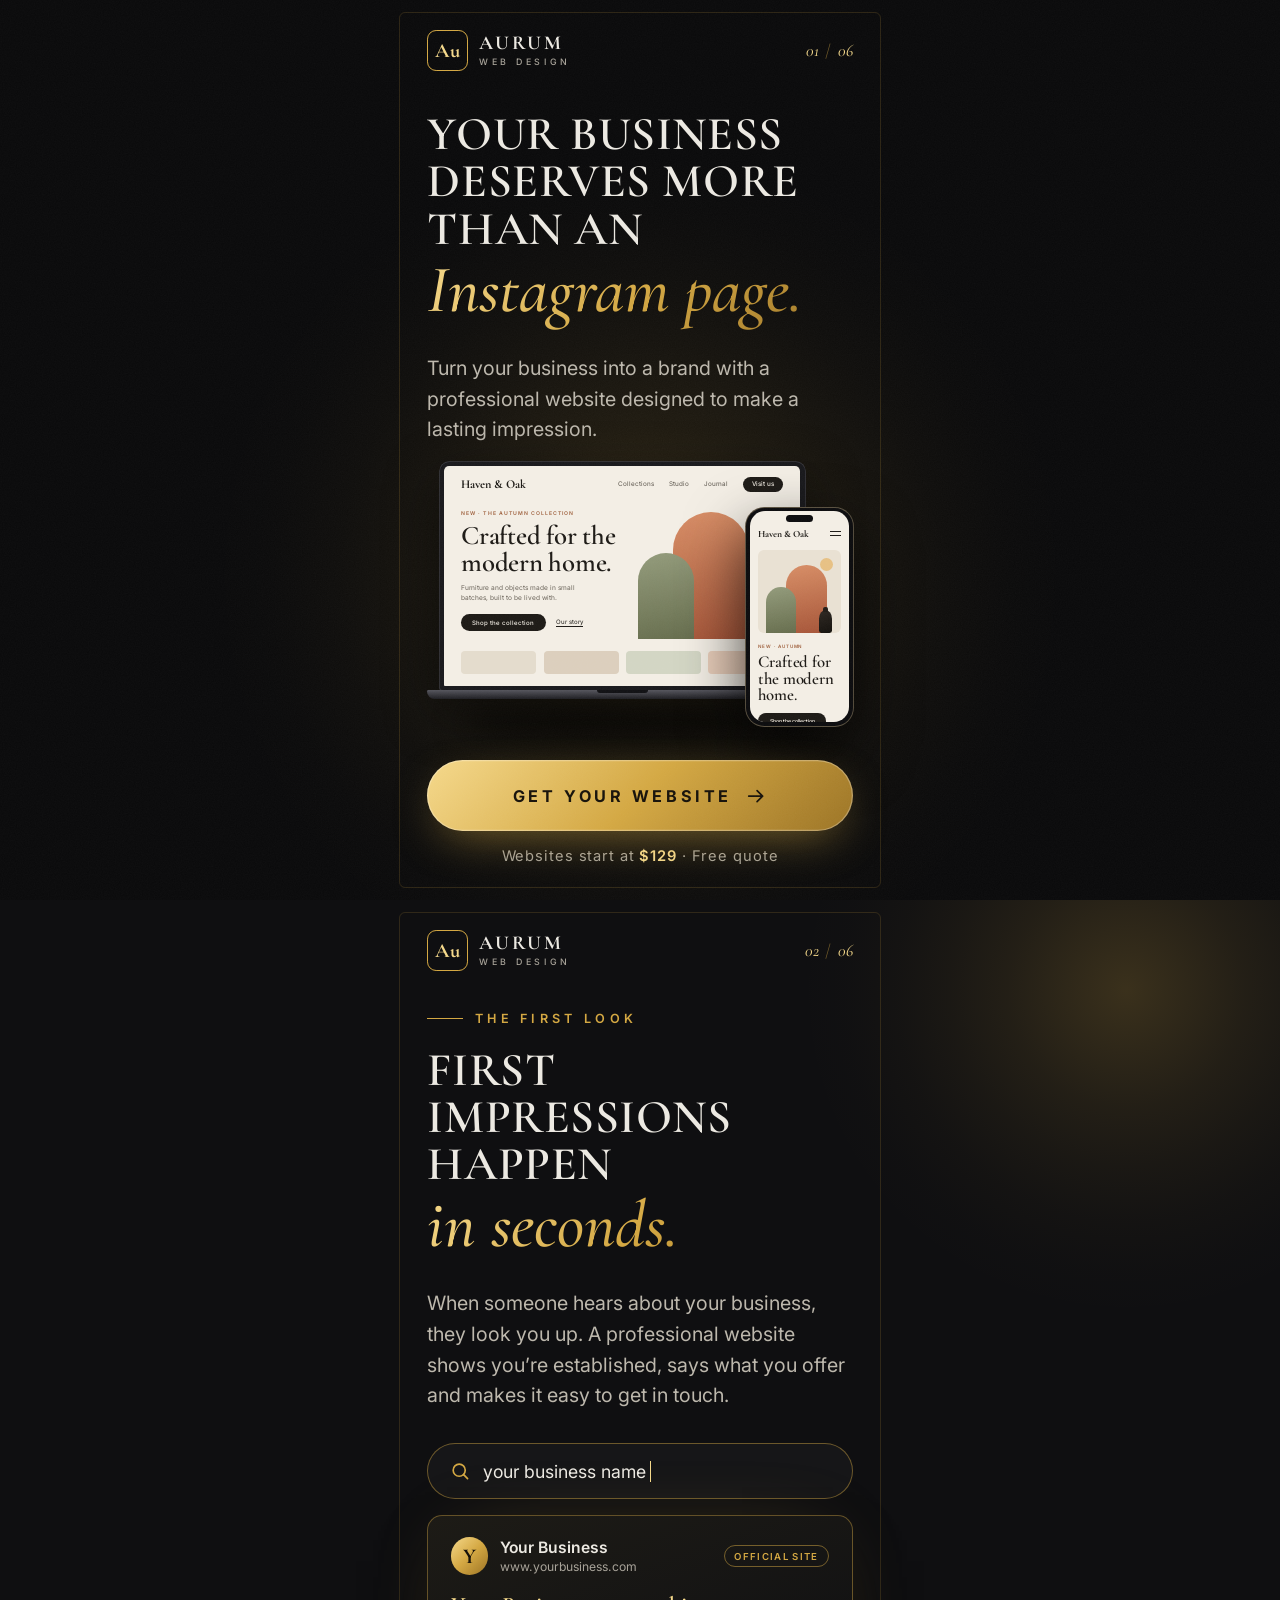
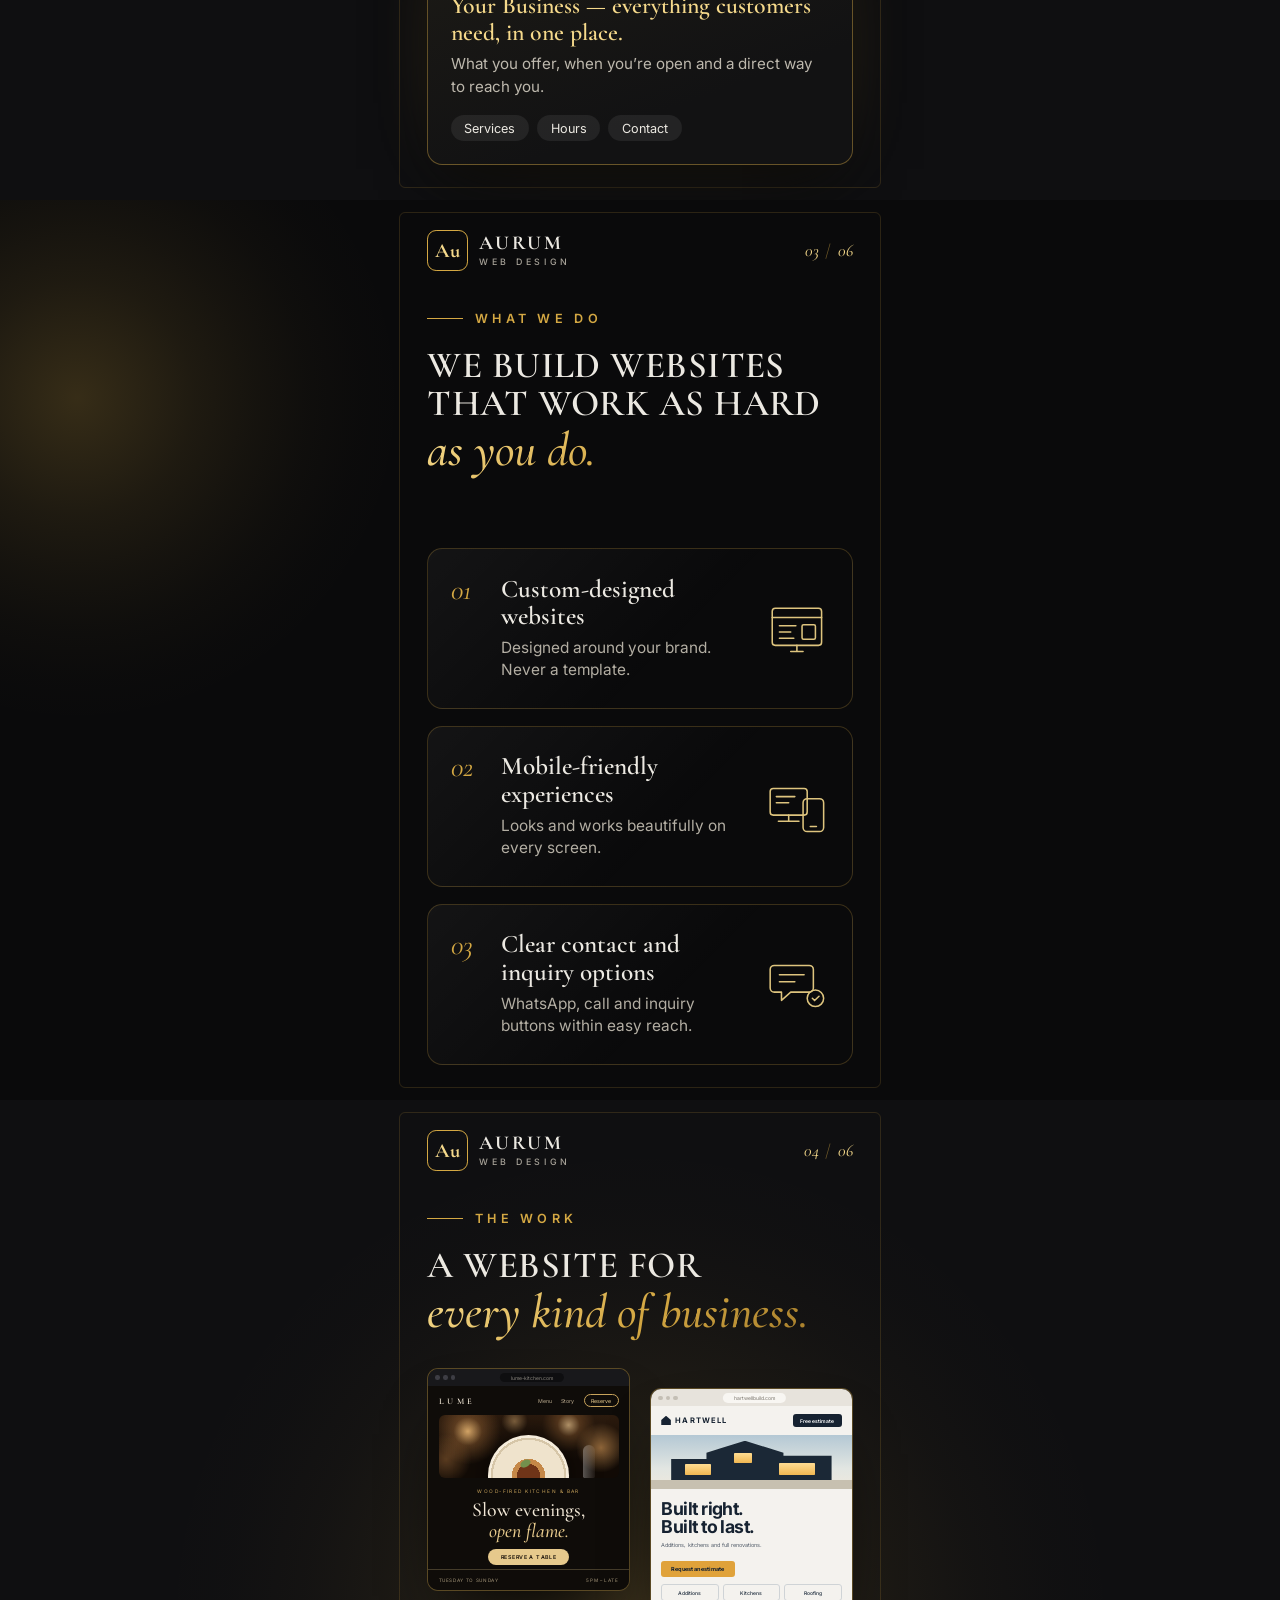
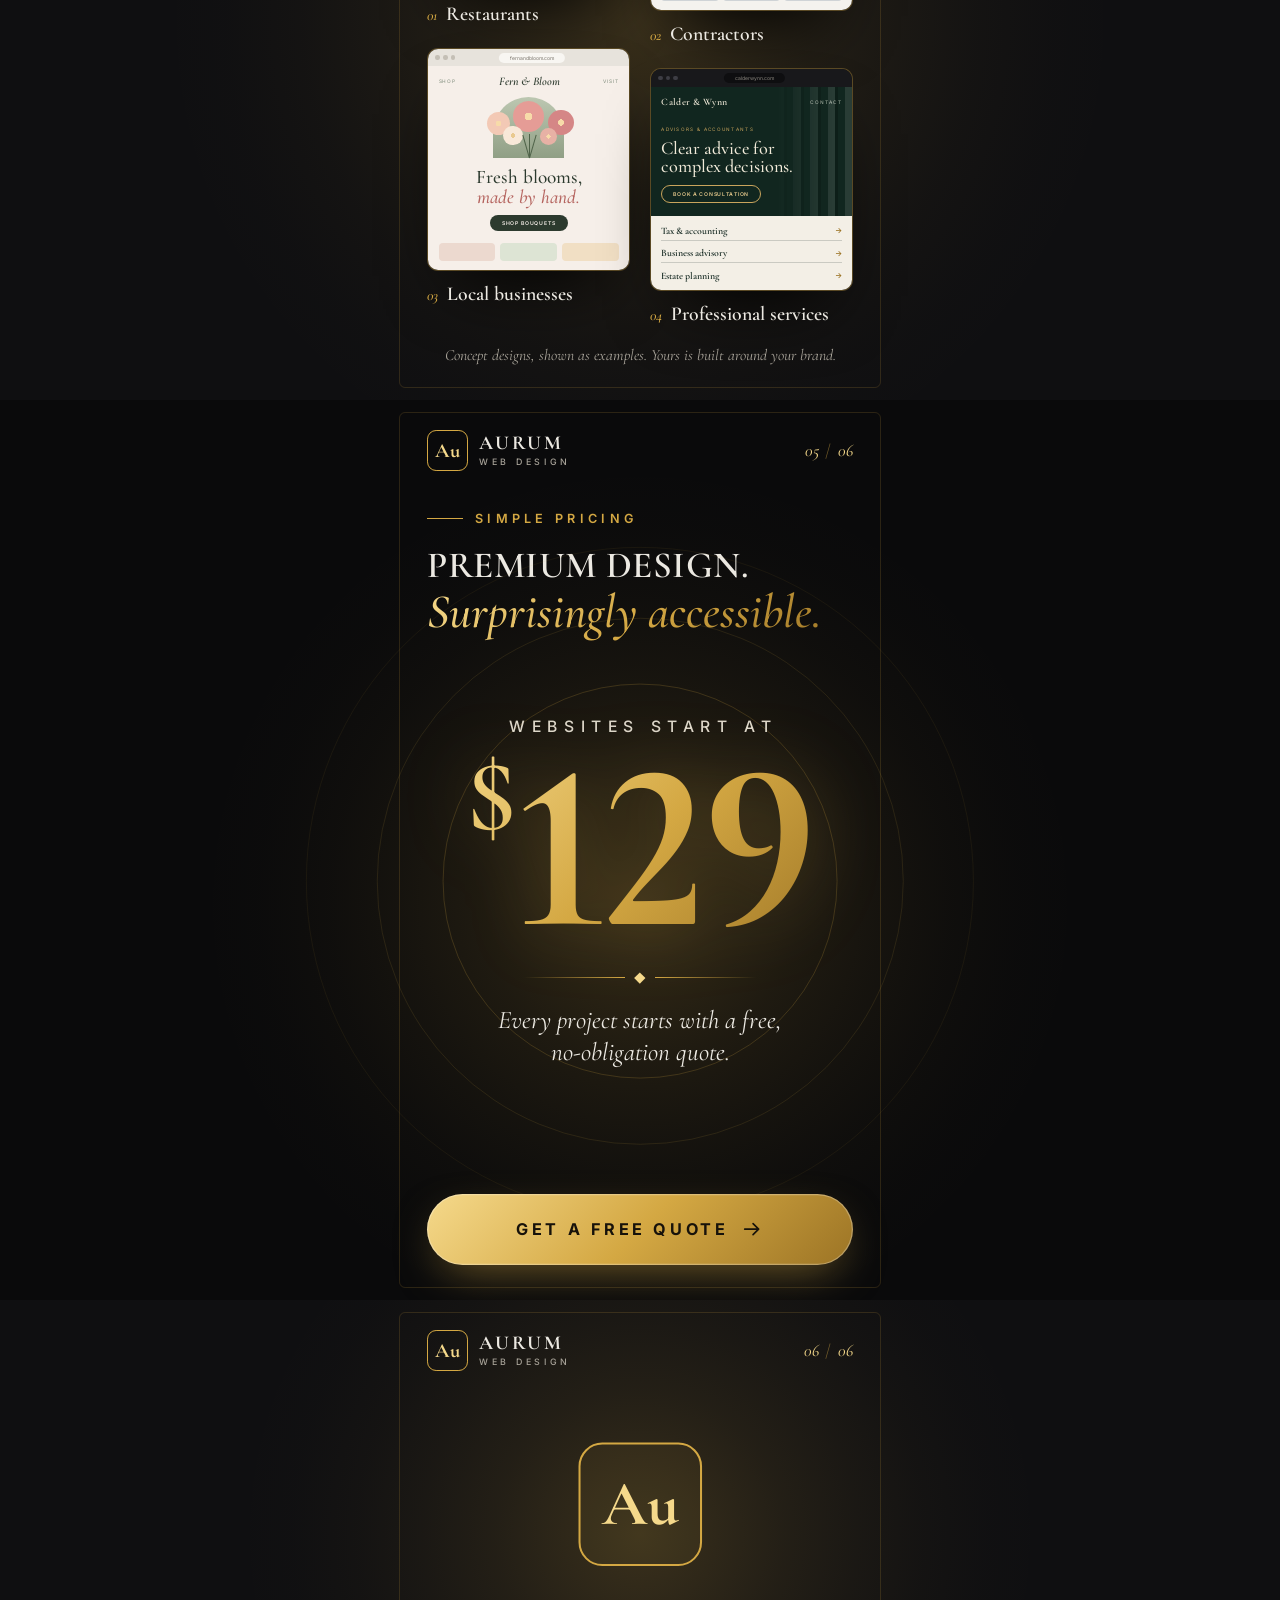
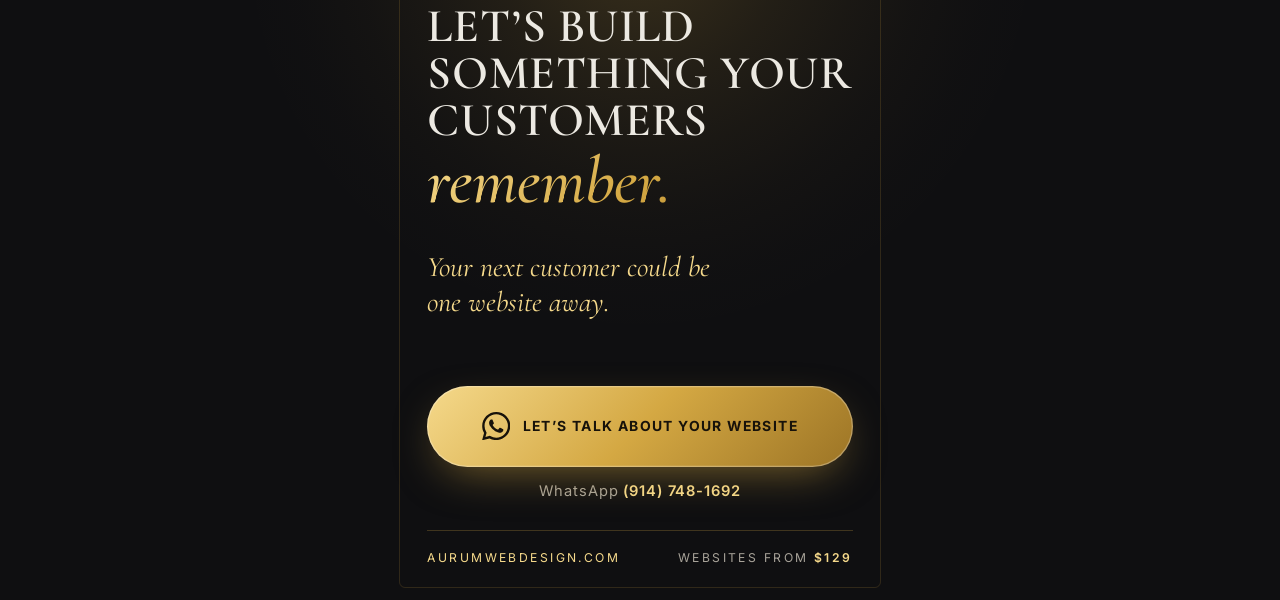
==== commit 92058381: "Change starting price to $129 and replace the hero headline Co-Authored-By: Claude Fable 5.2 <norepl" ====
--- a/ad/index.html
+++ b/ad/index.html
@@ -4,9 +4,9 @@
   <meta charset="utf-8">
   <meta name="viewport" content="width=device-width, initial-scale=1, viewport-fit=cover">
   <title>Your business deserves more than an Instagram page | Aurum Web Design</title>
-  <meta name="description" content="Professional websites for businesses, designed to make a lasting impression. Websites start at $229. Every project starts with a free, no-obligation quote.">
+  <meta name="description" content="Professional websites for businesses, designed to make a lasting impression. Websites start at $129. Every project starts with a free, no-obligation quote.">
   <meta property="og:title" content="Your business deserves more than an Instagram page.">
-  <meta property="og:description" content="Professional websites by Aurum Web Design. Websites start at $229, with a free, no-obligation quote.">
+  <meta property="og:description" content="Professional websites by Aurum Web Design. Websites start at $129, with a free, no-obligation quote.">
   <meta property="og:type" content="website">
   <meta property="og:url" content="https://aurumwebdesign.com/ad/">
   <meta name="theme-color" content="#0a0a0b">
@@ -85,7 +85,7 @@
 
         <div class="act" data-r>
           <a class="cta" href="https://wa.me/19147481692?text=Hi%20Aurum%20Web%20Design%2C%20I%27d%20like%20to%20get%20a%20website%20for%20my%20business." target="_blank" rel="noopener">Get your website<svg><use href="#arrow"/></svg></a>
-          <p class="micro">Websites start at <b>$229</b> &middot; Free quote</p>
+          <p class="micro">Websites start at <b>$129</b> &middot; Free quote</p>
         </div>
       </div>
     </section>
@@ -237,7 +237,7 @@
         <div class="price" data-r>
           <div class="rings" aria-hidden="true"><i></i><i></i><i></i></div>
           <p class="price-label">Websites start at</p>
-          <p class="price-num"><span>$</span>229</p>
+          <p class="price-num"><span>$</span>129</p>
           <div class="price-rule" aria-hidden="true"><i></i></div>
           <p class="price-note">Every project starts with a free, <span class="nb">no-obligation</span> quote.</p>
         </div>
@@ -271,7 +271,7 @@
 
         <footer class="foot" data-r>
           <a href="../">aurumwebdesign.com</a>
-          <span>Websites from <b>$229</b></span>
+          <span>Websites from <b>$129</b></span>
         </footer>
       </div>
     </section>
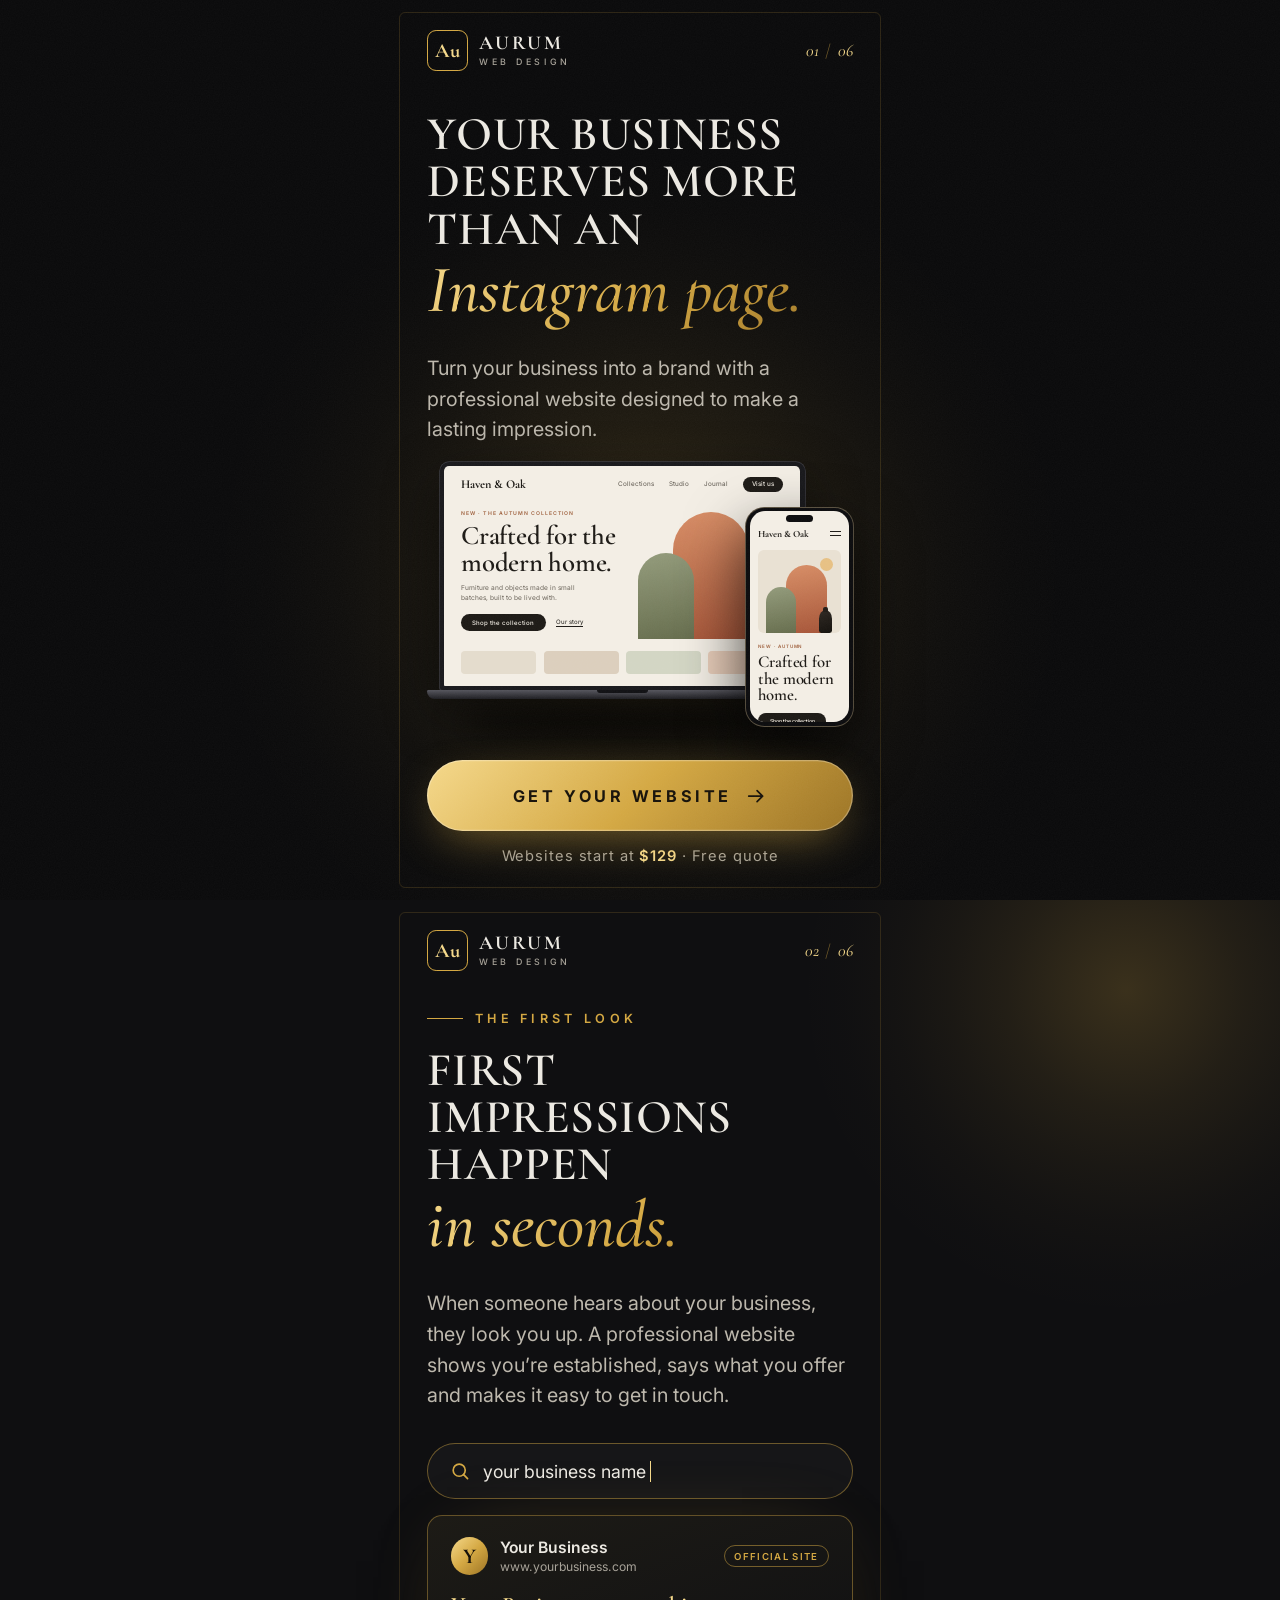
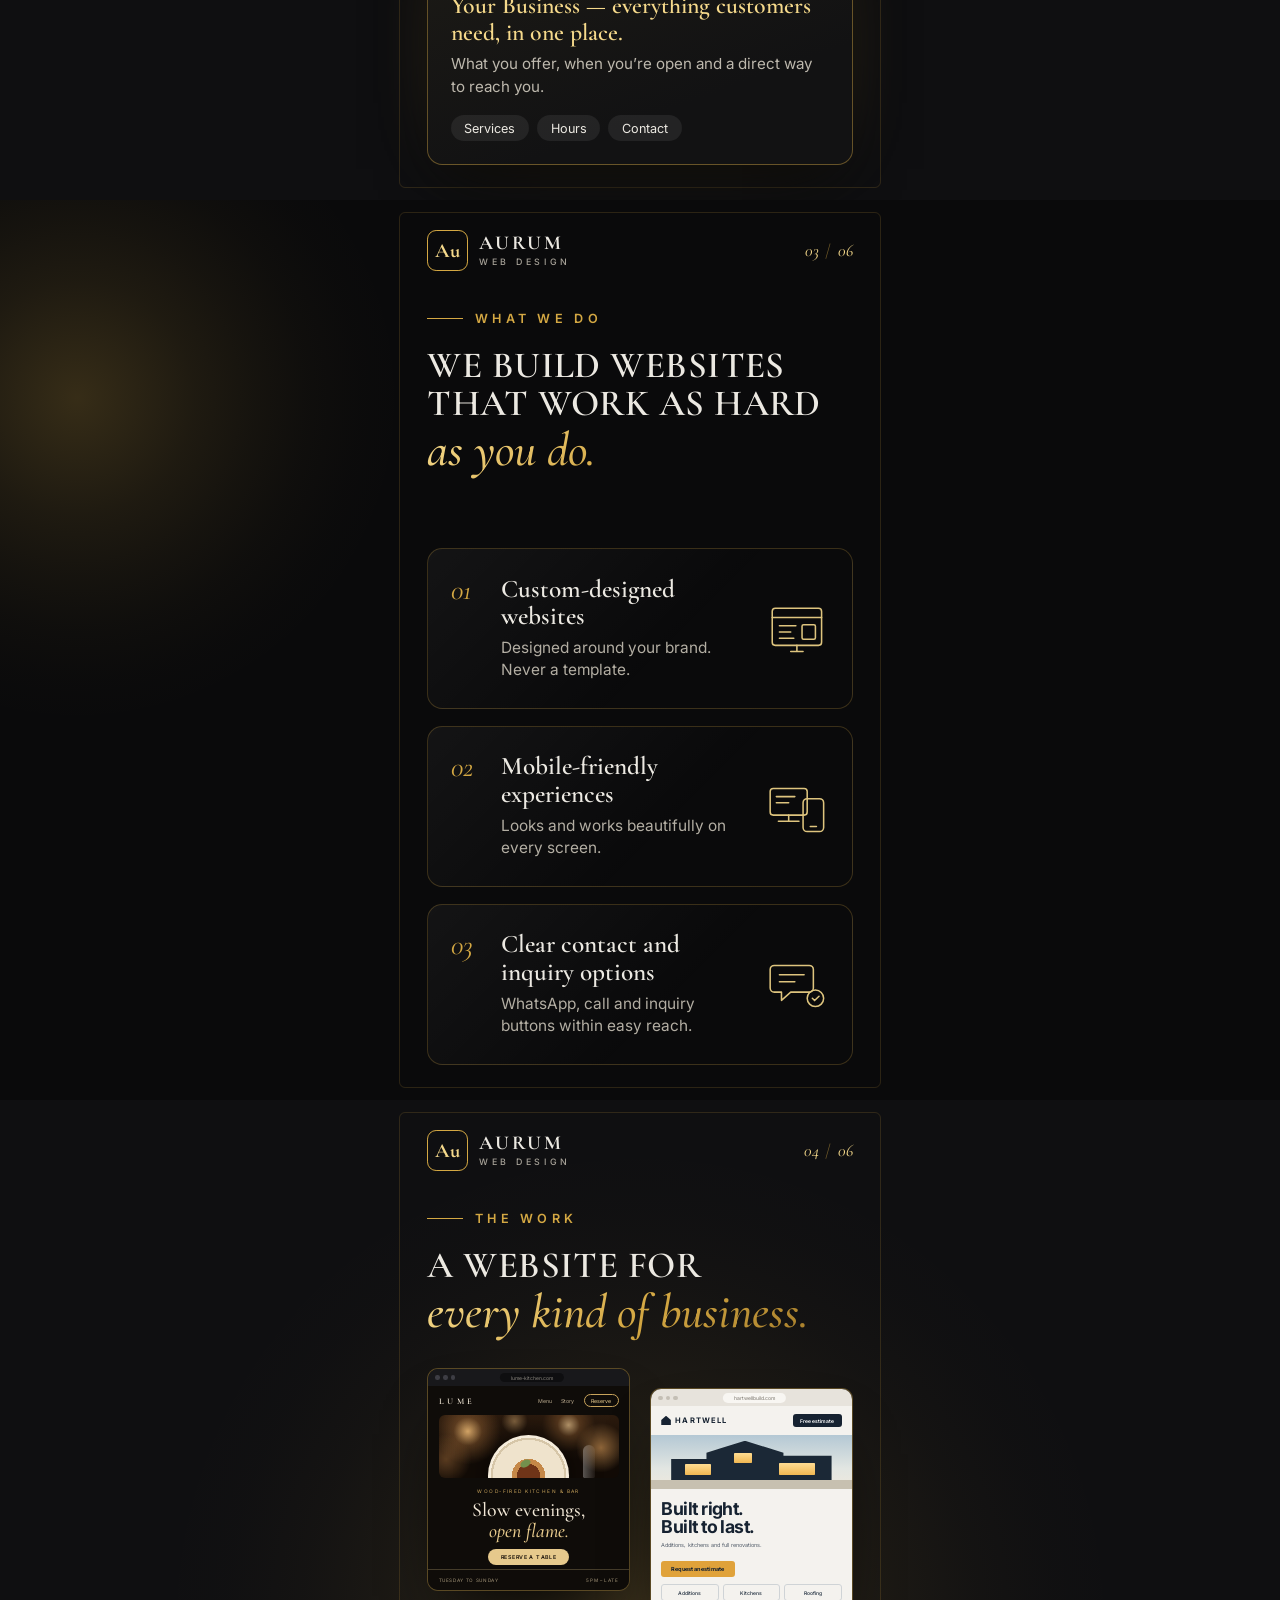
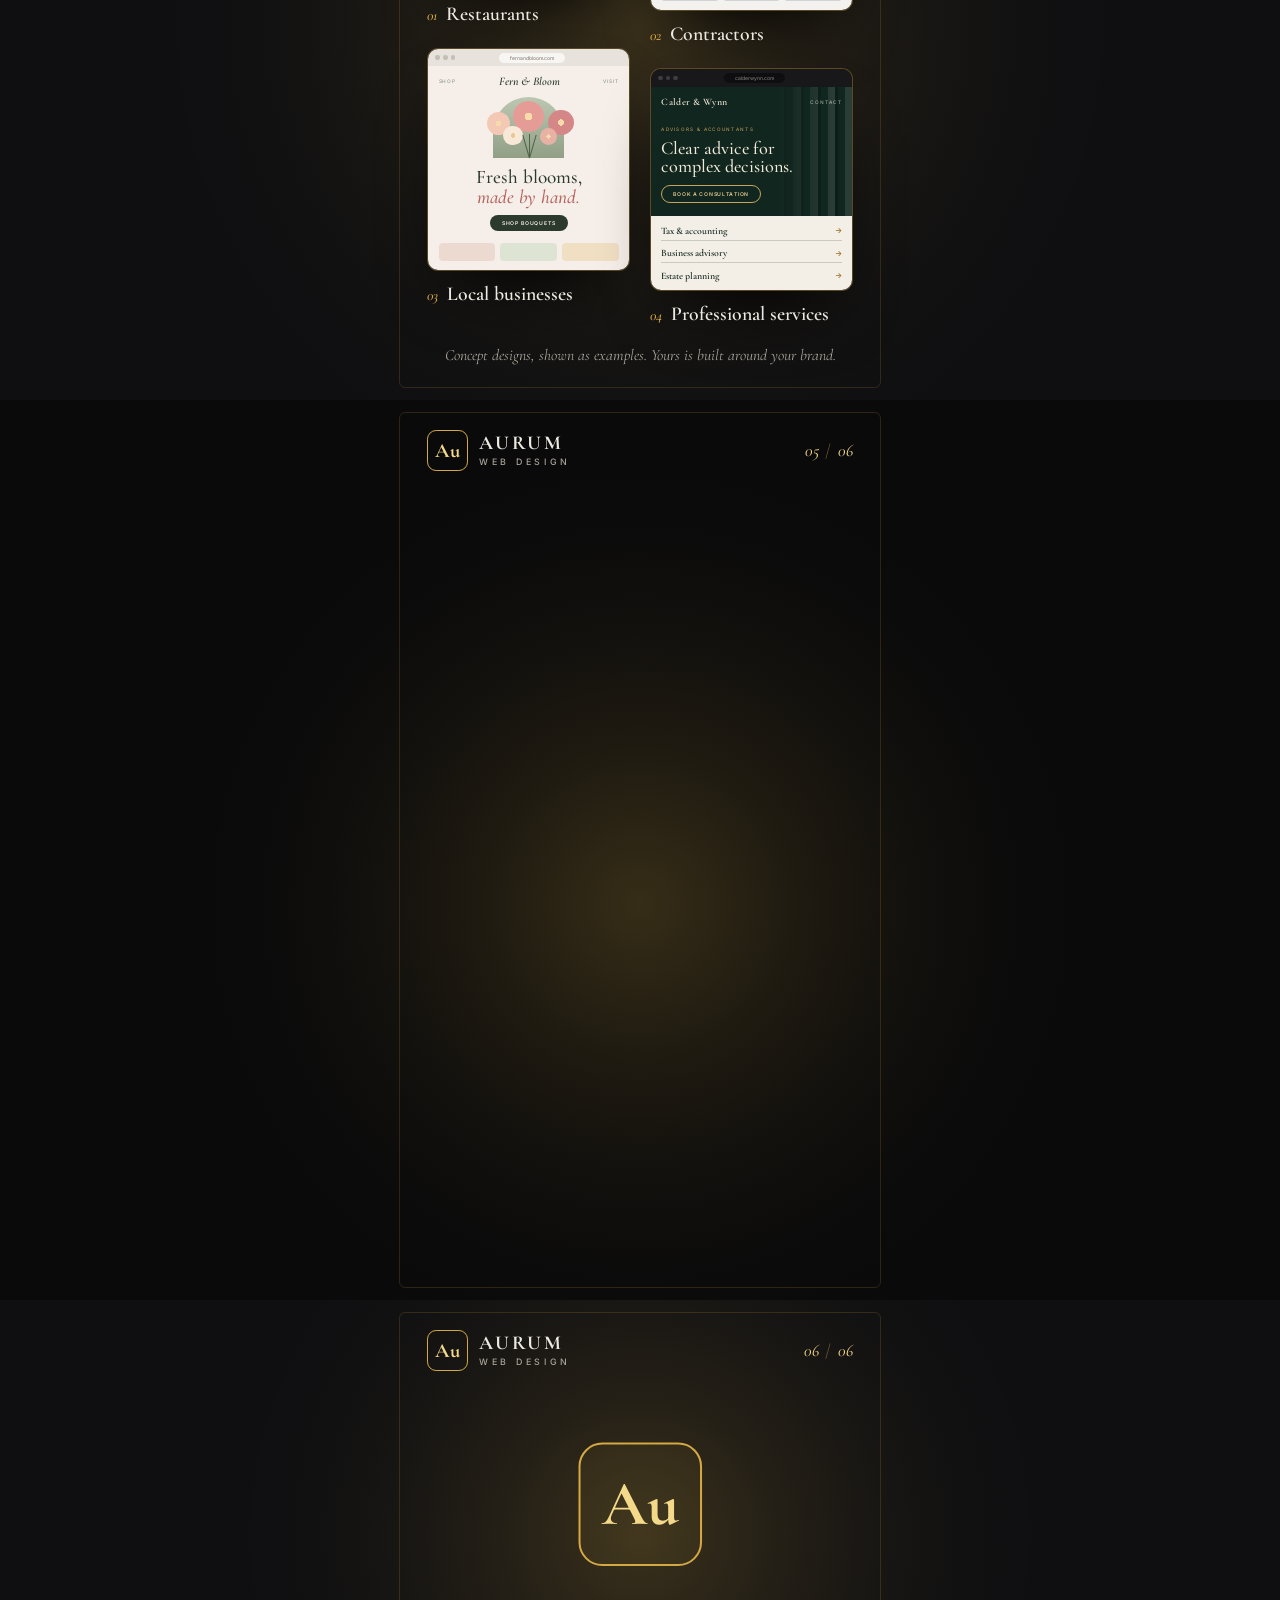
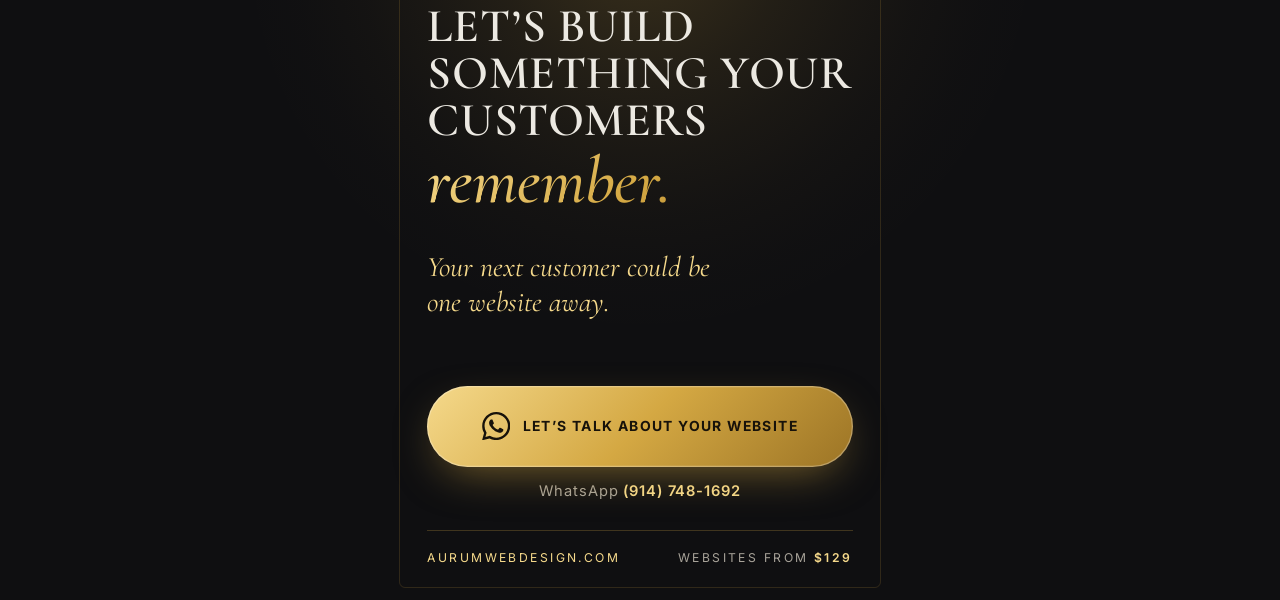
==== commit afd056e9: "Add GoatCounter visitor counting to every page Co-Authored-By: Claude Fable 5.2 <noreply@anthropic.c" ====
--- a/ad/index.html
+++ b/ad/index.html
@@ -278,5 +278,6 @@
   </main>
 
   <script src="ad.js"></script>
+  <script data-goatcounter="https://aurumwebdesign.goatcounter.com/count" async src="https://gc.zgo.at/count.js"></script>
 </body>
 </html>
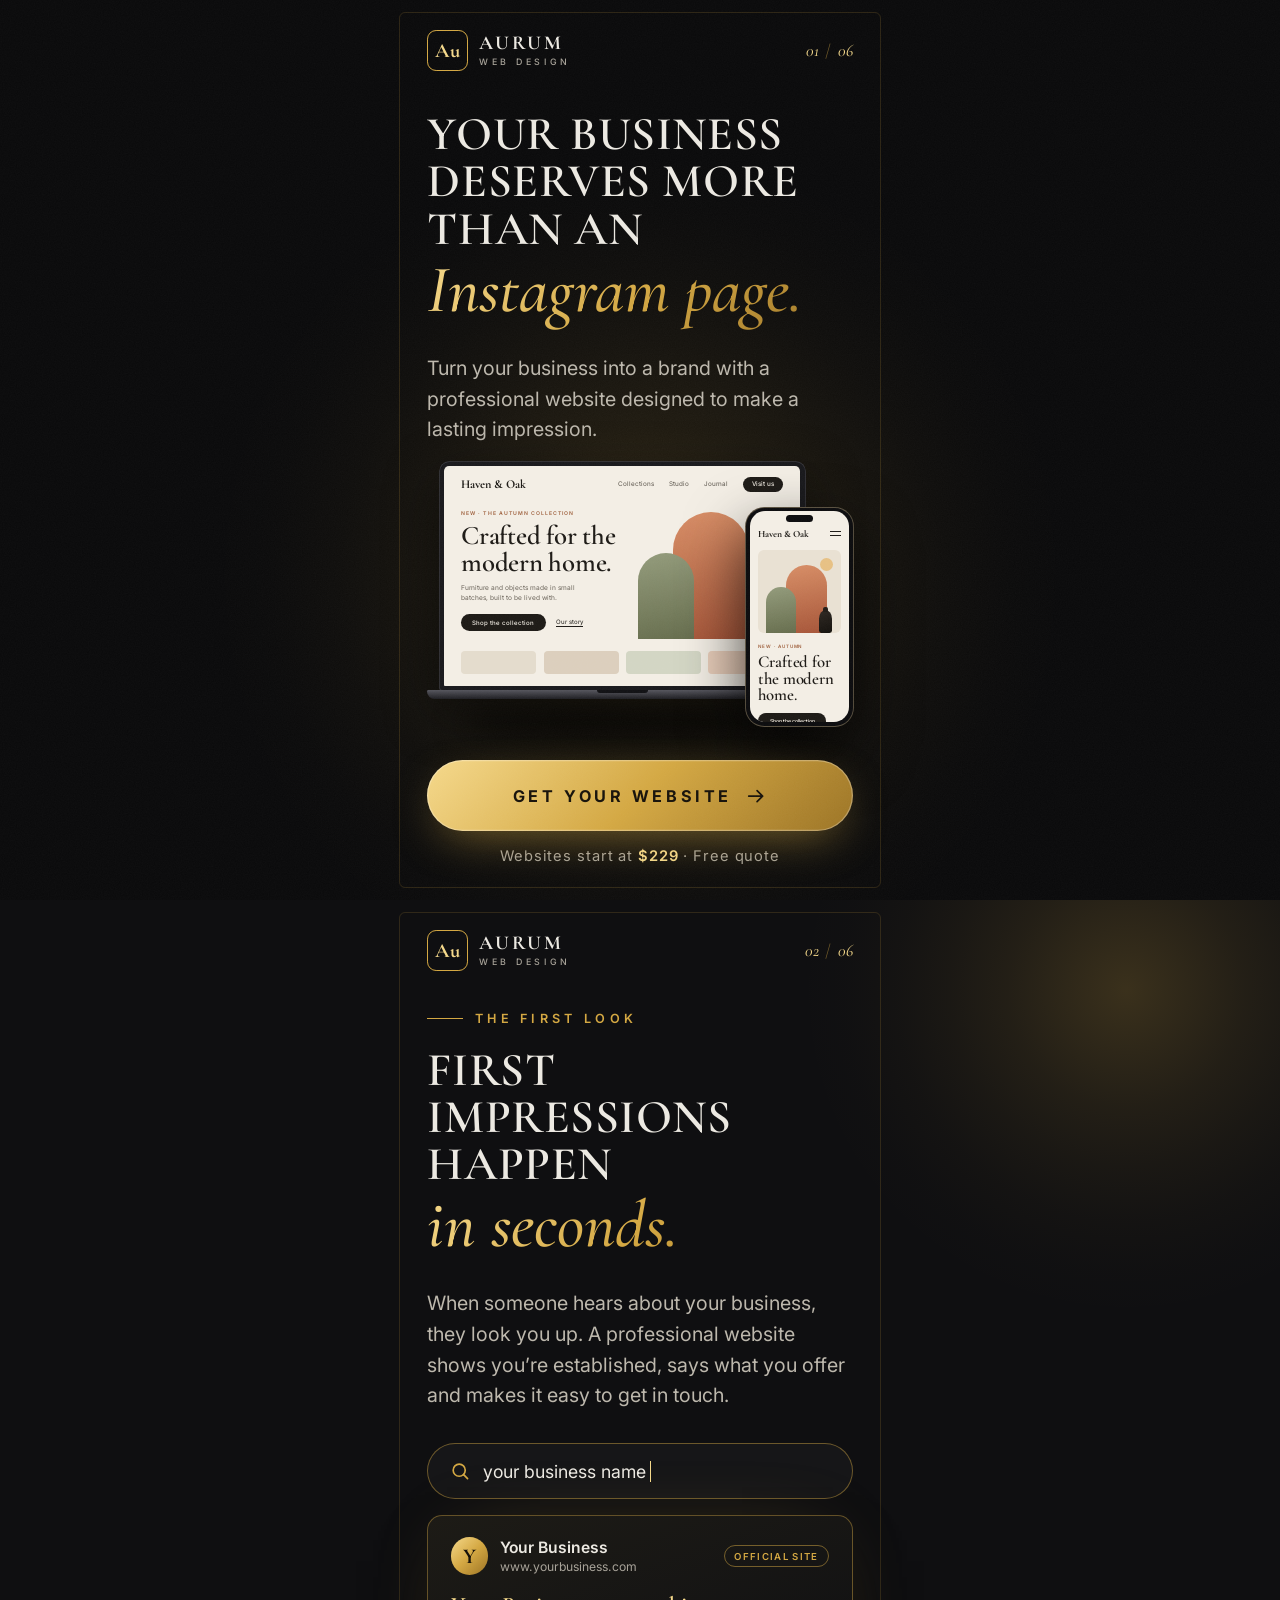
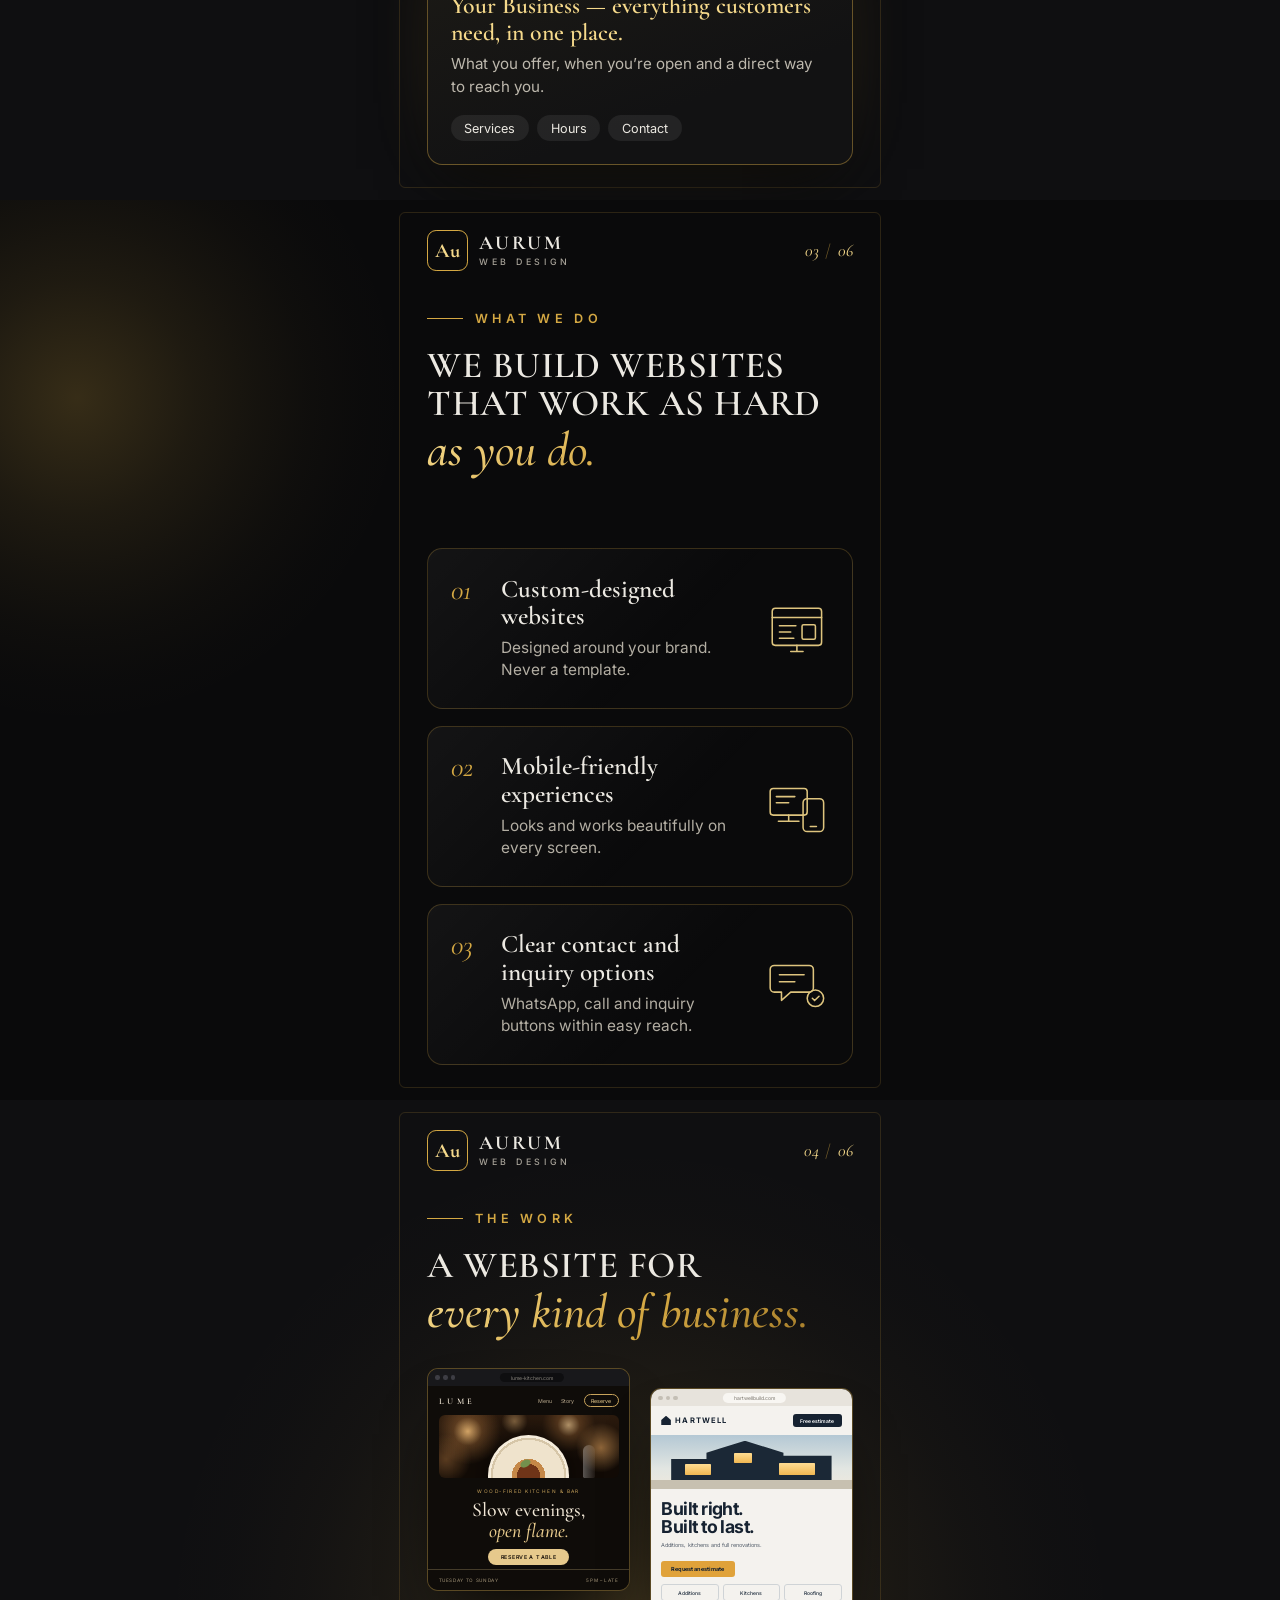
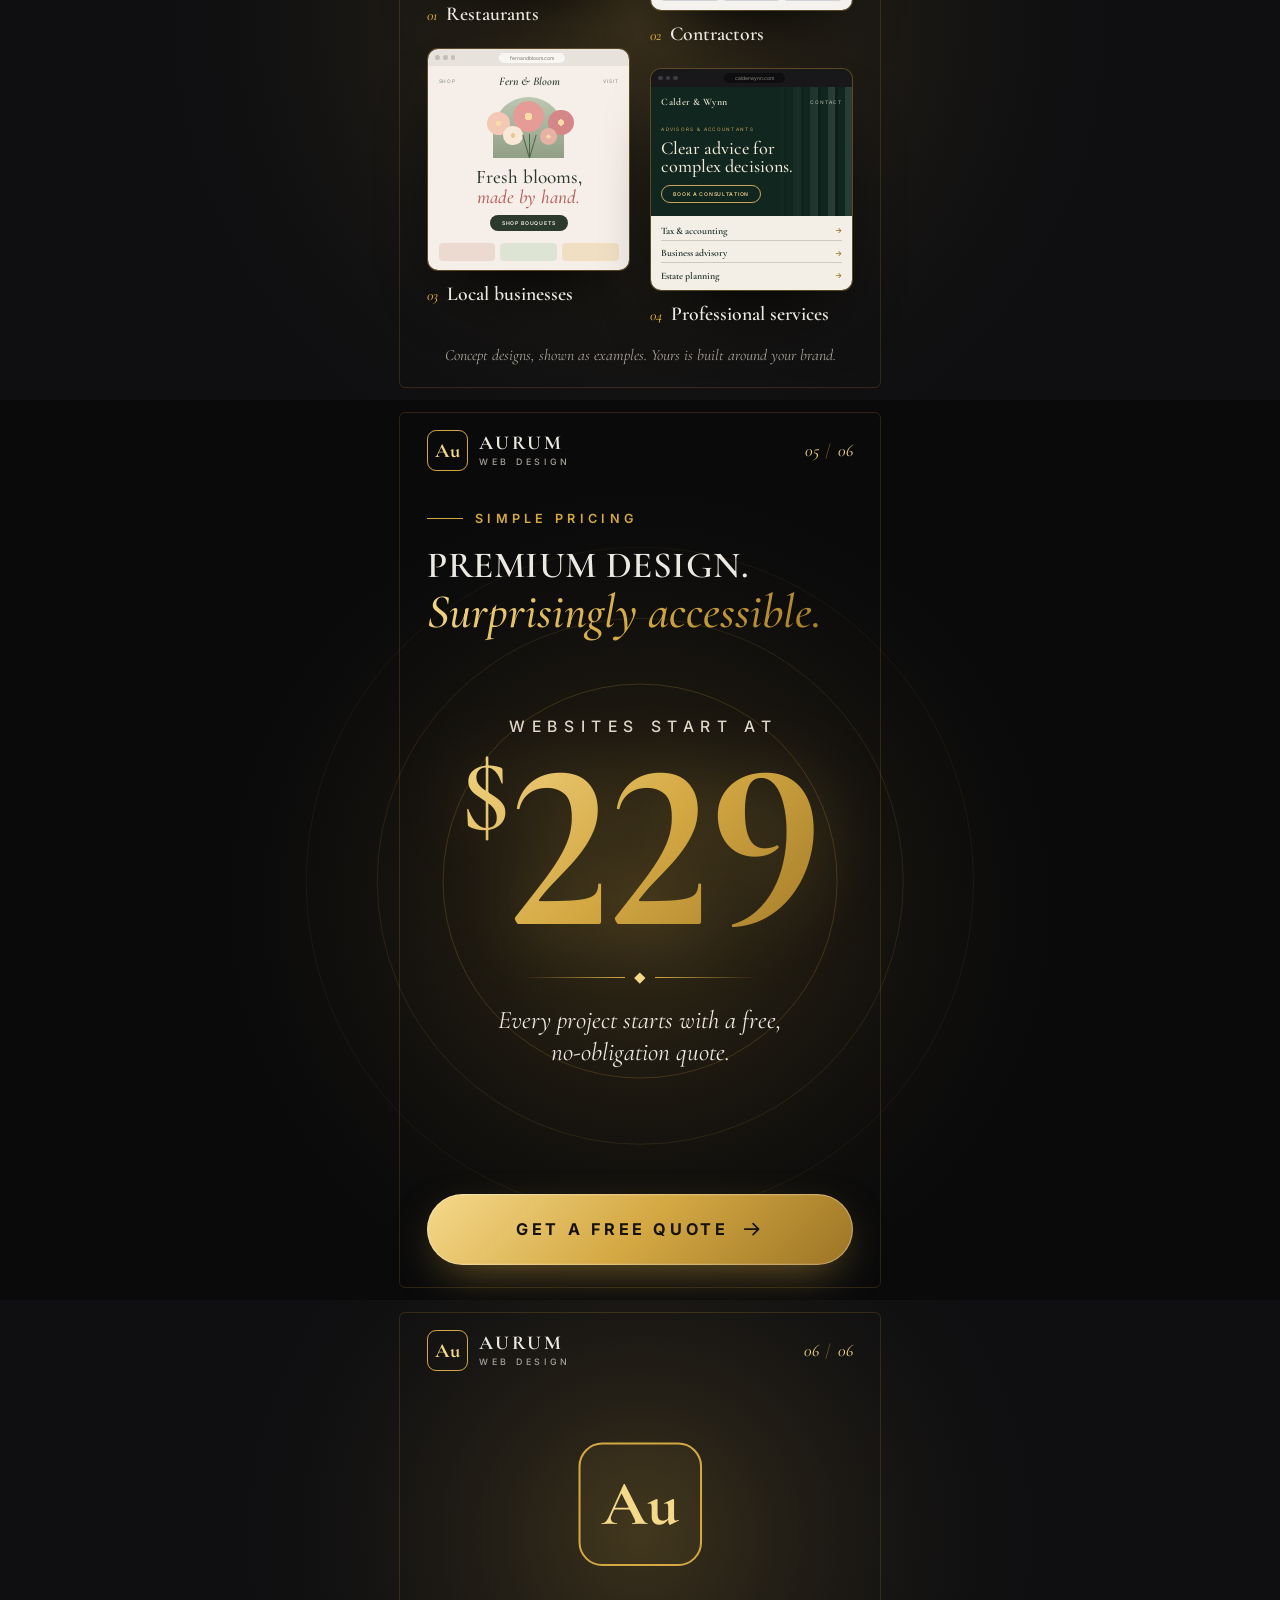
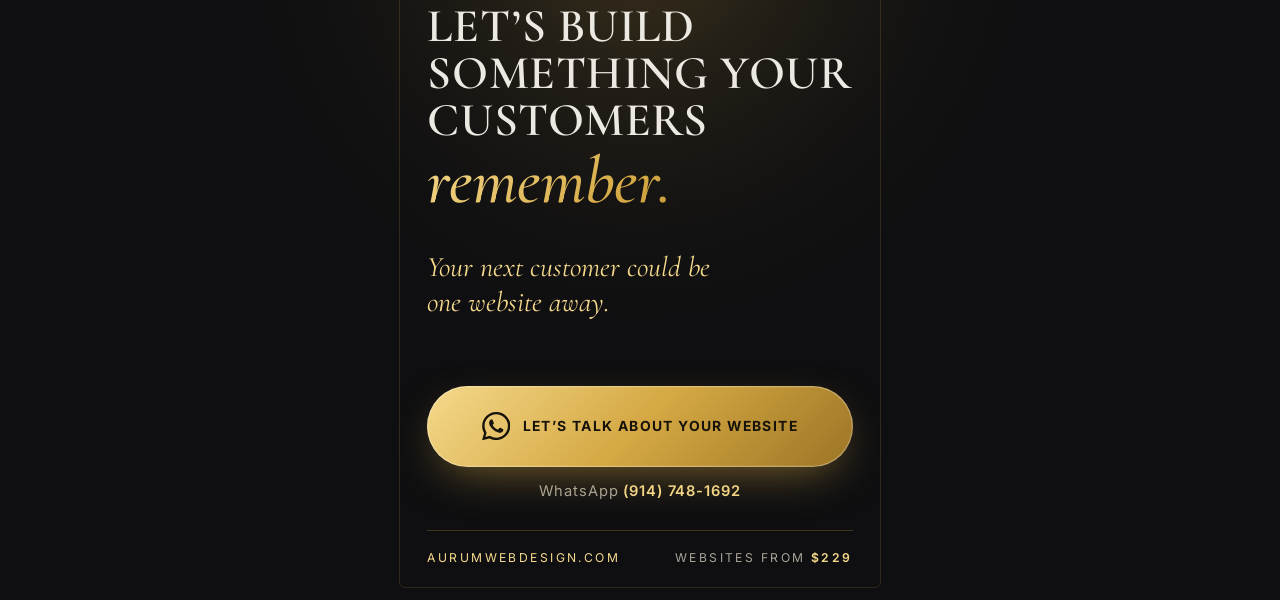
==== commit 5846ba91: "Change starting price to $229 Co-Authored-By: Claude Opus 5.5 <noreply@anthropic.com> Claude-Session" ====
--- a/ad/index.html
+++ b/ad/index.html
@@ -4,9 +4,9 @@
   <meta charset="utf-8">
   <meta name="viewport" content="width=device-width, initial-scale=1, viewport-fit=cover">
   <title>Your business deserves more than an Instagram page | Aurum Web Design</title>
-  <meta name="description" content="Professional websites for businesses, designed to make a lasting impression. Websites start at $129. Every project starts with a free, no-obligation quote.">
+  <meta name="description" content="Professional websites for businesses, designed to make a lasting impression. Websites start at $229. Every project starts with a free, no-obligation quote.">
   <meta property="og:title" content="Your business deserves more than an Instagram page.">
-  <meta property="og:description" content="Professional websites by Aurum Web Design. Websites start at $129, with a free, no-obligation quote.">
+  <meta property="og:description" content="Professional websites by Aurum Web Design. Websites start at $229, with a free, no-obligation quote.">
   <meta property="og:type" content="website">
   <meta property="og:url" content="https://aurumwebdesign.com/ad/">
   <meta name="theme-color" content="#0a0a0b">
@@ -85,7 +85,7 @@
 
         <div class="act" data-r>
           <a class="cta" href="https://wa.me/19147481692?text=Hi%20Aurum%20Web%20Design%2C%20I%27d%20like%20to%20get%20a%20website%20for%20my%20business." target="_blank" rel="noopener">Get your website<svg><use href="#arrow"/></svg></a>
-          <p class="micro">Websites start at <b>$129</b> &middot; Free quote</p>
+          <p class="micro">Websites start at <b>$229</b> &middot; Free quote</p>
         </div>
       </div>
     </section>
@@ -237,7 +237,7 @@
         <div class="price" data-r>
           <div class="rings" aria-hidden="true"><i></i><i></i><i></i></div>
           <p class="price-label">Websites start at</p>
-          <p class="price-num"><span>$</span>129</p>
+          <p class="price-num"><span>$</span>229</p>
           <div class="price-rule" aria-hidden="true"><i></i></div>
           <p class="price-note">Every project starts with a free, <span class="nb">no-obligation</span> quote.</p>
         </div>
@@ -271,7 +271,7 @@
 
         <footer class="foot" data-r>
           <a href="../">aurumwebdesign.com</a>
-          <span>Websites from <b>$129</b></span>
+          <span>Websites from <b>$229</b></span>
         </footer>
       </div>
     </section>
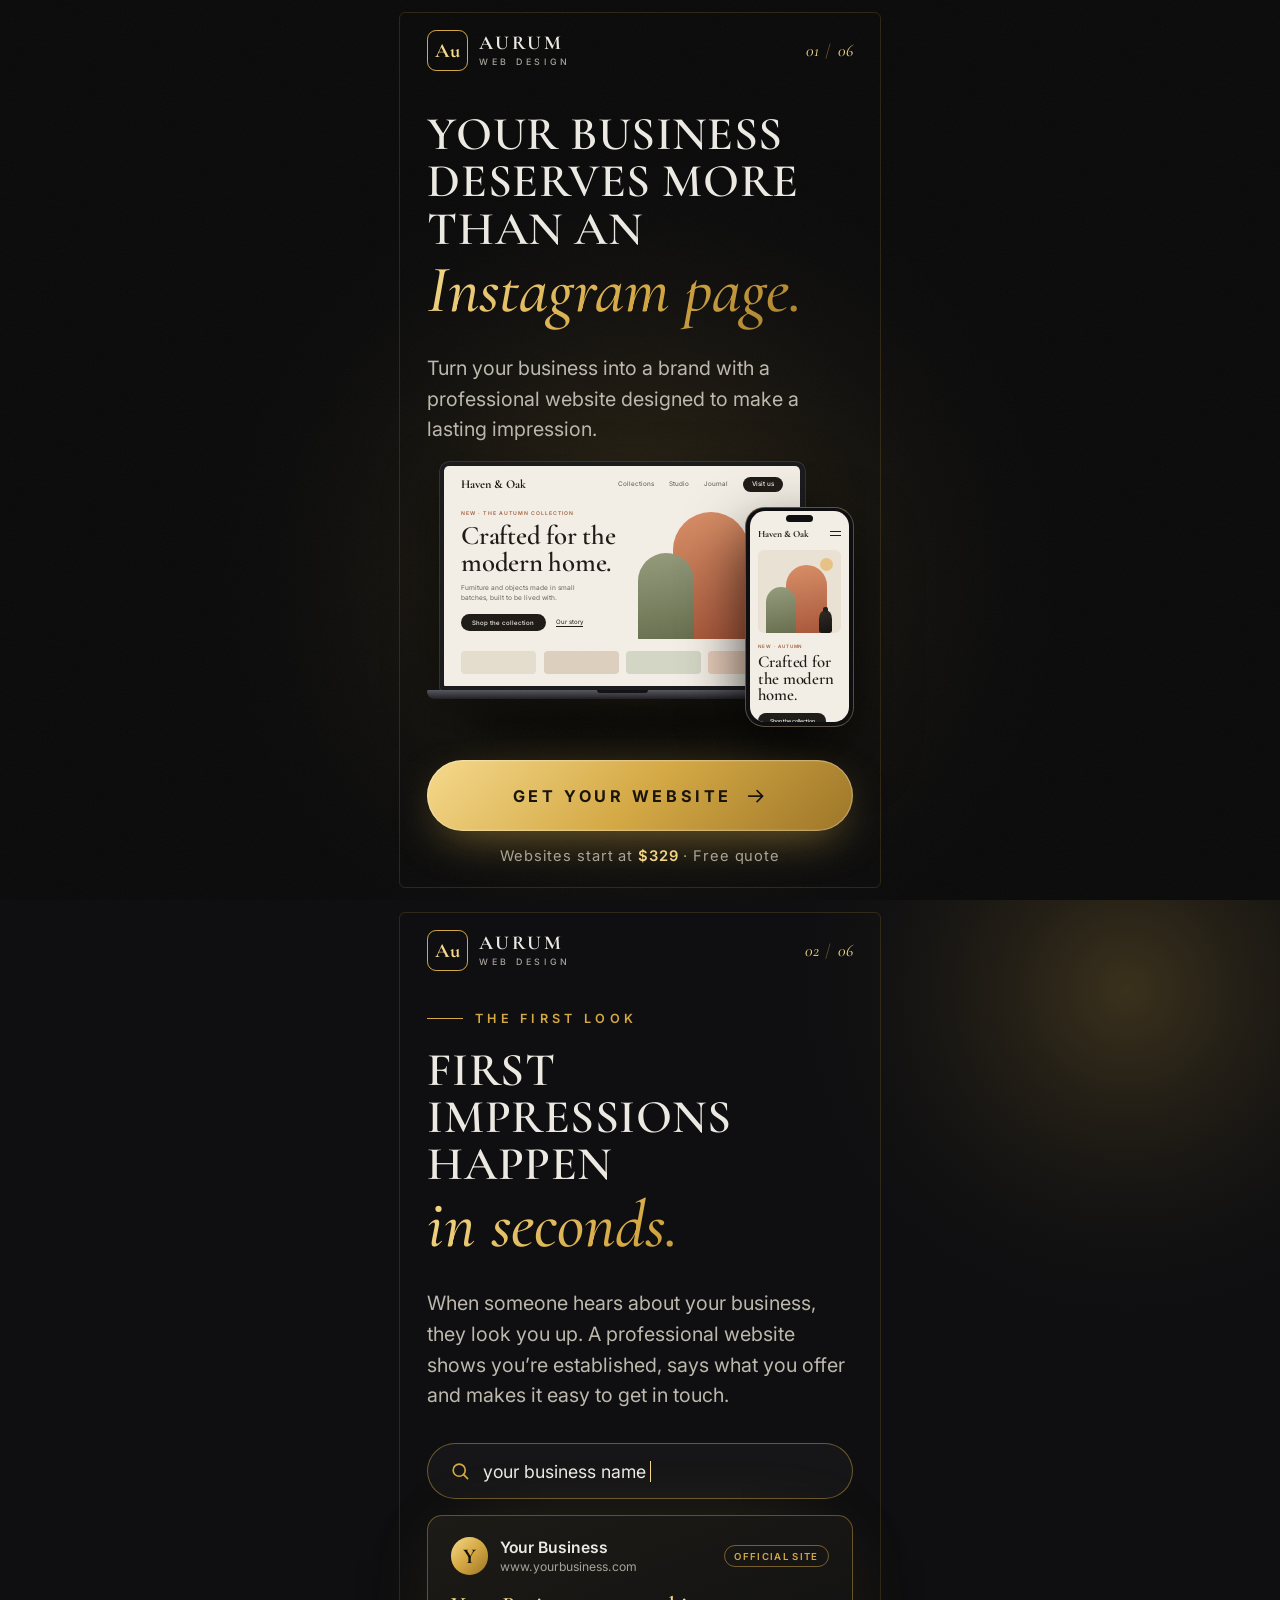
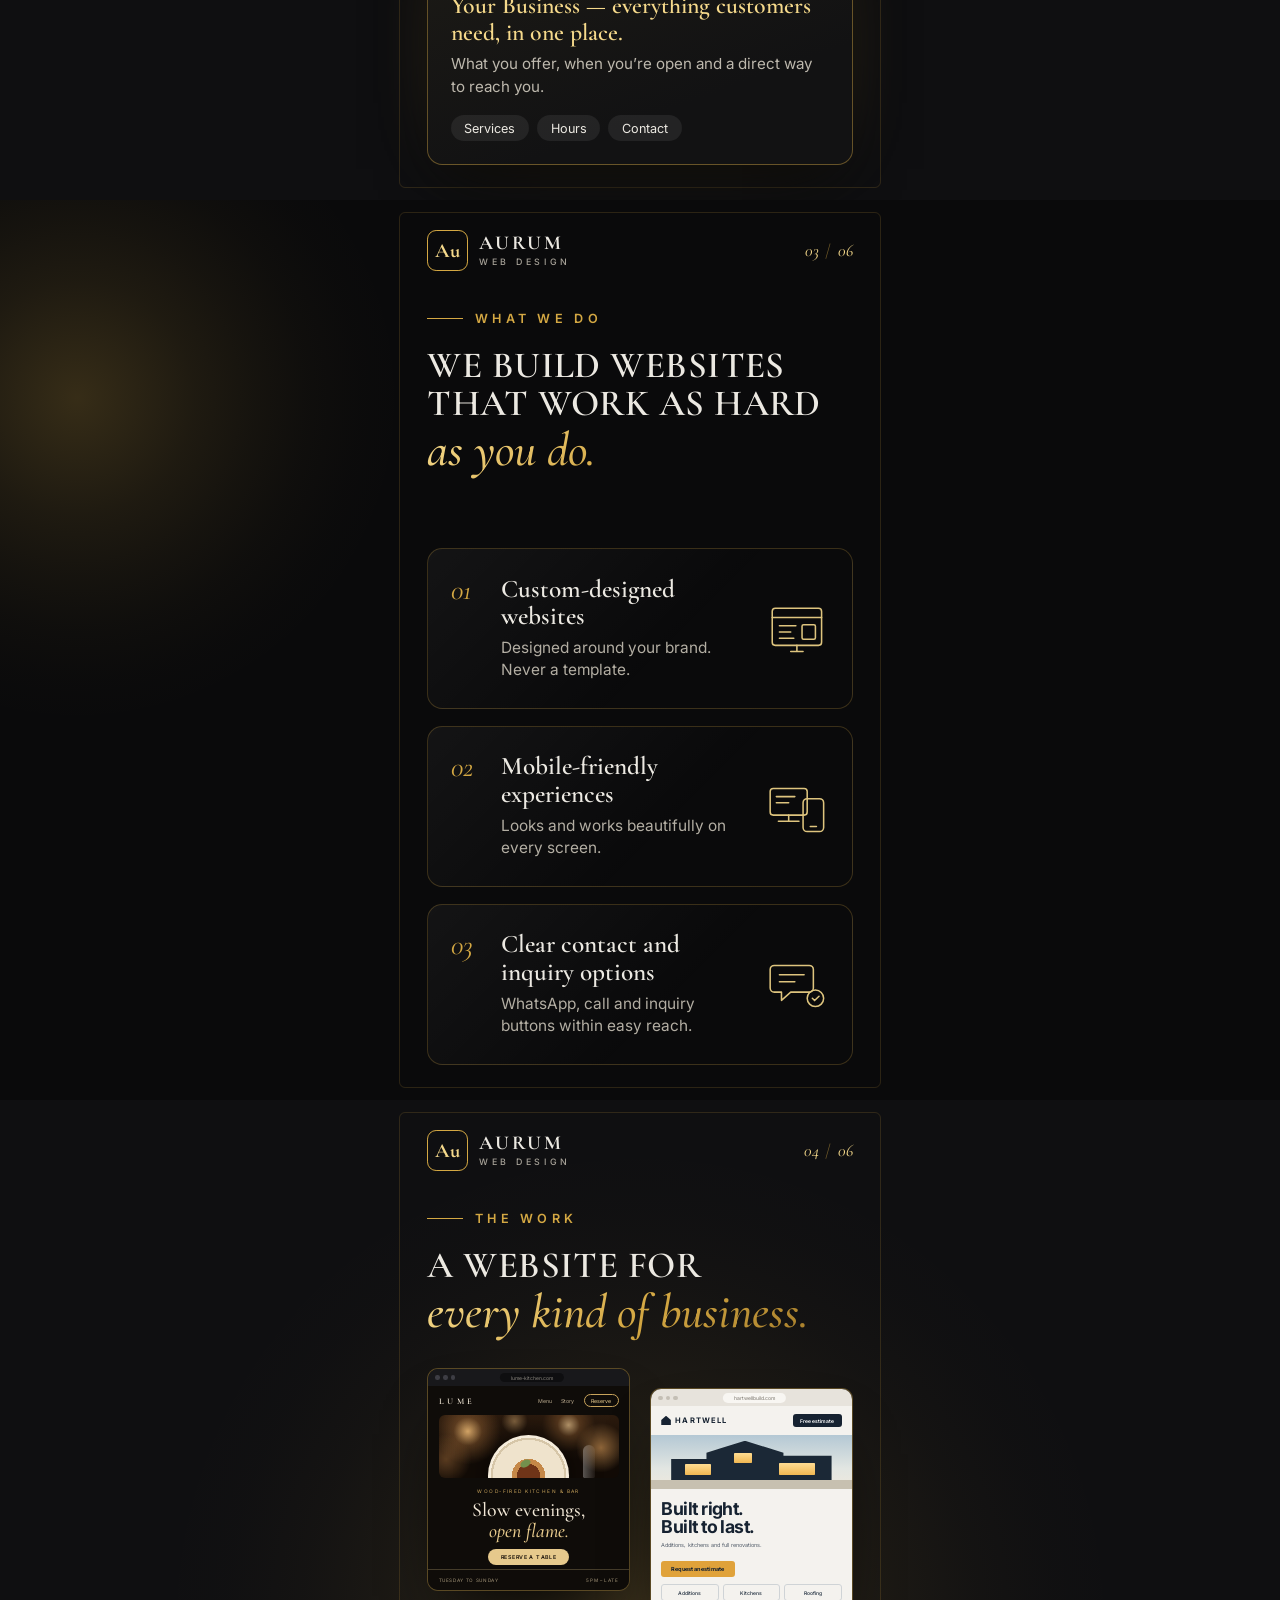
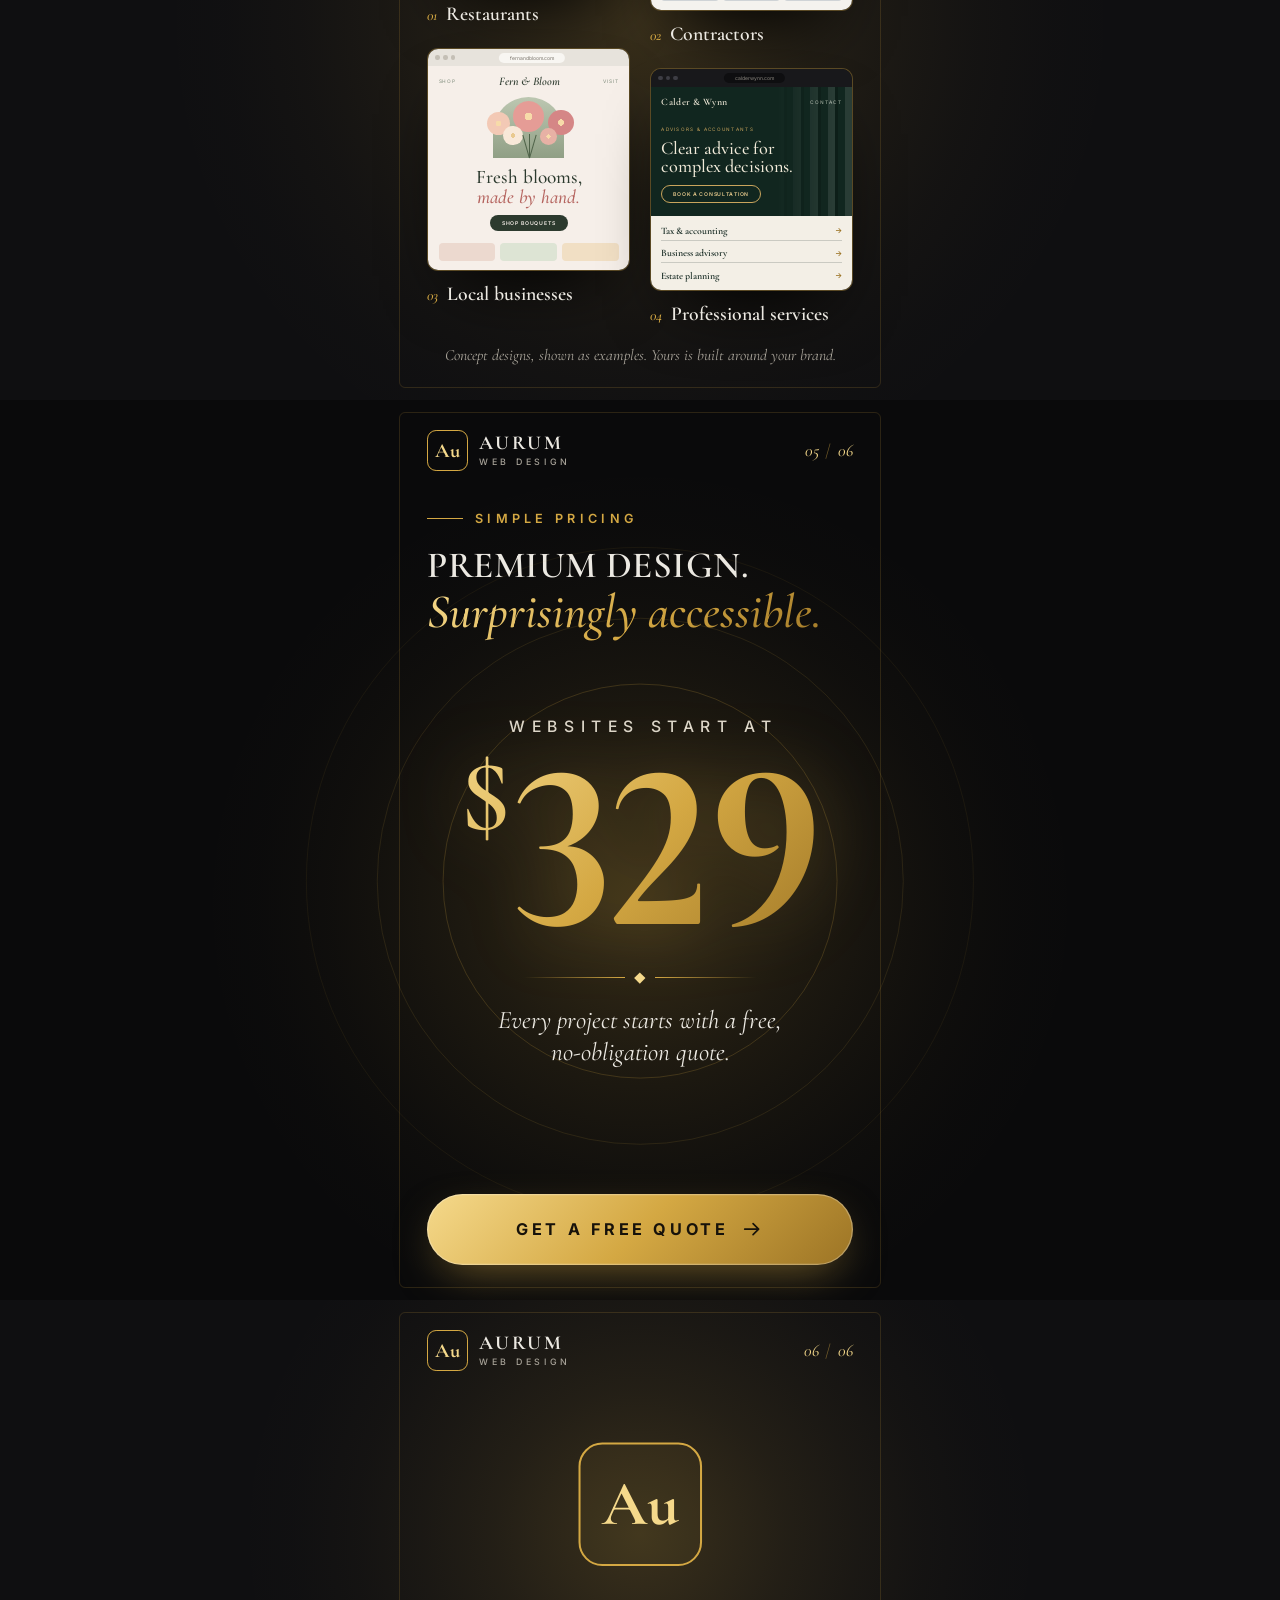
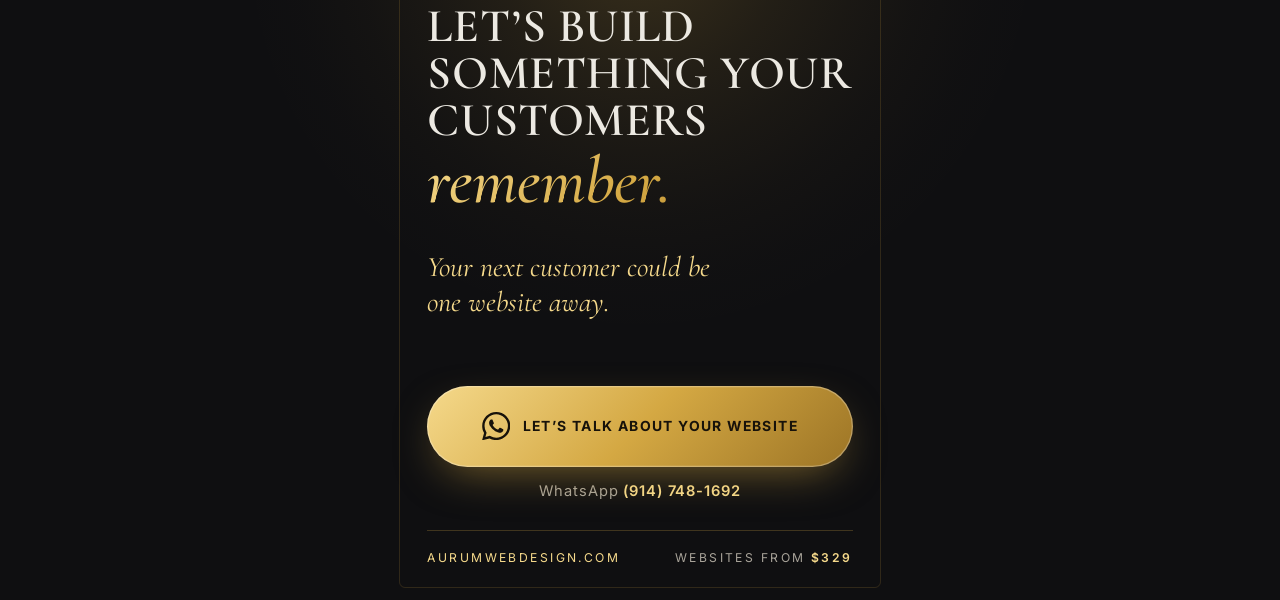
==== commit ef0c9303: "Change starting price to $329 on the site and link preview Co-Authored-By: Claude Opus 5.5 <noreply@" ====
--- a/ad/index.html
+++ b/ad/index.html
@@ -4,9 +4,9 @@
   <meta charset="utf-8">
   <meta name="viewport" content="width=device-width, initial-scale=1, viewport-fit=cover">
   <title>Your business deserves more than an Instagram page | Aurum Web Design</title>
-  <meta name="description" content="Professional websites for businesses, designed to make a lasting impression. Websites start at $229. Every project starts with a free, no-obligation quote.">
+  <meta name="description" content="Professional websites for businesses, designed to make a lasting impression. Websites start at $329. Every project starts with a free, no-obligation quote.">
   <meta property="og:title" content="Your business deserves more than an Instagram page.">
-  <meta property="og:description" content="Professional websites by Aurum Web Design. Websites start at $229, with a free, no-obligation quote.">
+  <meta property="og:description" content="Professional websites by Aurum Web Design. Websites start at $329, with a free, no-obligation quote.">
   <meta property="og:type" content="website">
   <meta property="og:url" content="https://aurumwebdesign.com/ad/">
   <meta name="theme-color" content="#0a0a0b">
@@ -85,7 +85,7 @@
 
         <div class="act" data-r>
           <a class="cta" href="https://wa.me/19147481692?text=Hi%20Aurum%20Web%20Design%2C%20I%27d%20like%20to%20get%20a%20website%20for%20my%20business." target="_blank" rel="noopener">Get your website<svg><use href="#arrow"/></svg></a>
-          <p class="micro">Websites start at <b>$229</b> &middot; Free quote</p>
+          <p class="micro">Websites start at <b>$329</b> &middot; Free quote</p>
         </div>
       </div>
     </section>
@@ -237,7 +237,7 @@
         <div class="price" data-r>
           <div class="rings" aria-hidden="true"><i></i><i></i><i></i></div>
           <p class="price-label">Websites start at</p>
-          <p class="price-num"><span>$</span>229</p>
+          <p class="price-num"><span>$</span>329</p>
           <div class="price-rule" aria-hidden="true"><i></i></div>
           <p class="price-note">Every project starts with a free, <span class="nb">no-obligation</span> quote.</p>
         </div>
@@ -271,7 +271,7 @@
 
         <footer class="foot" data-r>
           <a href="../">aurumwebdesign.com</a>
-          <span>Websites from <b>$229</b></span>
+          <span>Websites from <b>$329</b></span>
         </footer>
       </div>
     </section>
